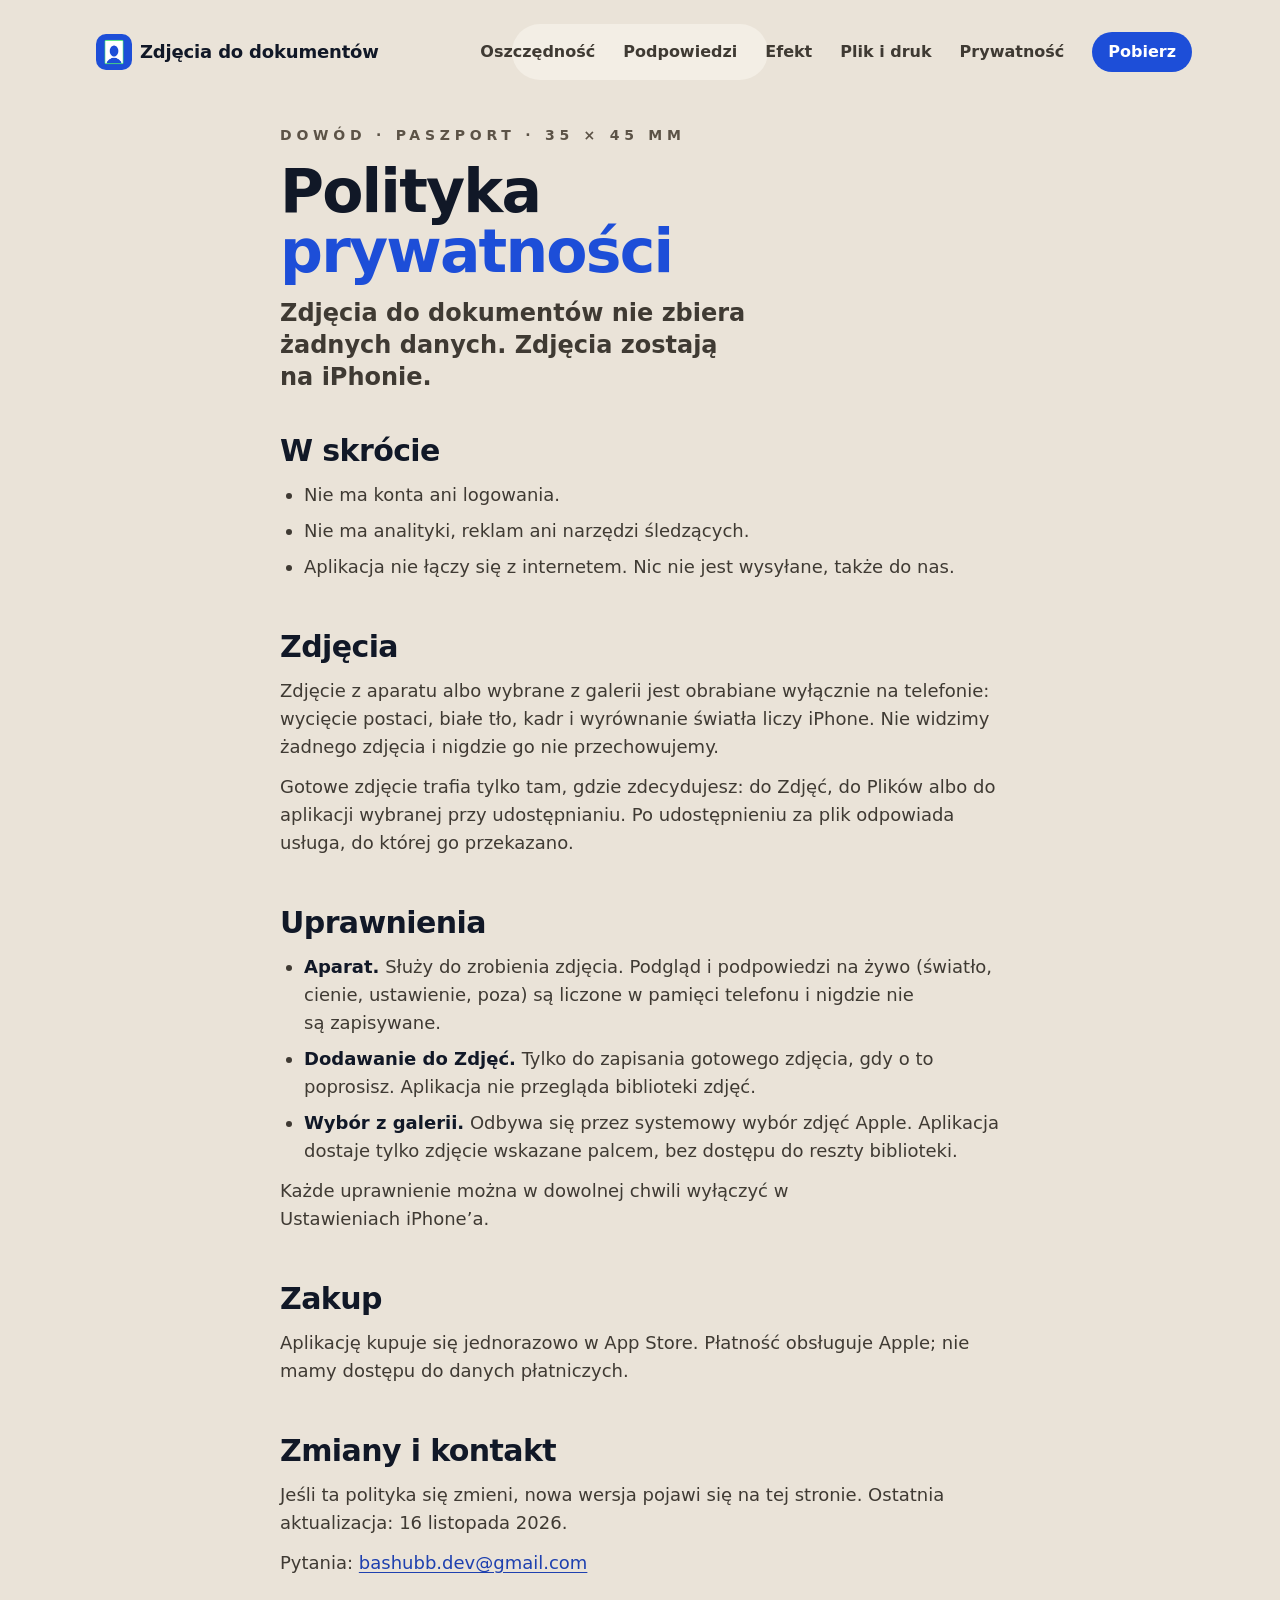
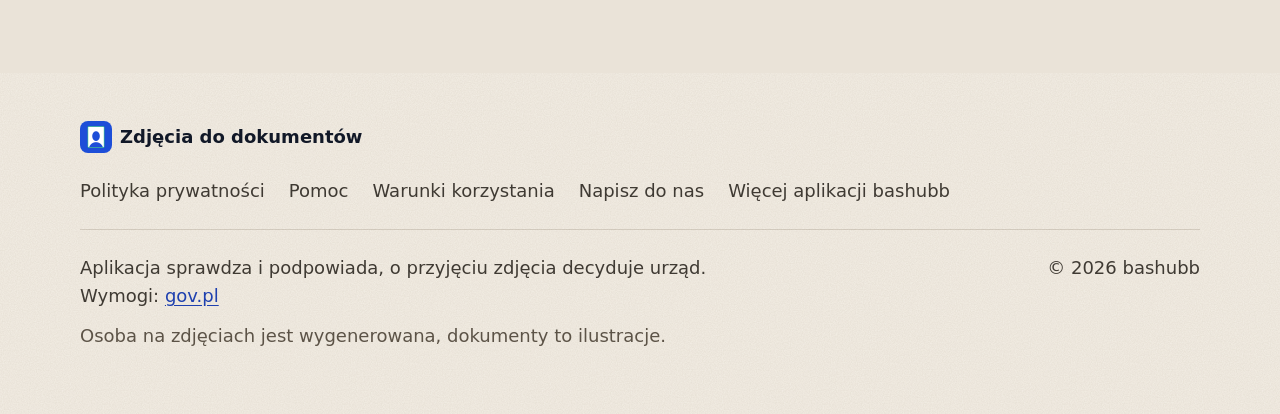
==== privacy/index.html @ 4c72c9cf "Strona w korzeniu repozytorium (Pages z korzenia)" ====
<!doctype html>
<html lang="pl" class="no-js">
<head>
<meta charset="utf-8">
<meta name="viewport" content="width=device-width, initial-scale=1, viewport-fit=cover">
<title>Polityka prywatności · Zdjęcia do dokumentów</title>
<meta name="description" content="Zdjęcia do dokumentów nie zbiera żadnych danych: bez konta, bez analityki, bez połączeń z siecią. Zdjęcia zostają na iPhonie.">
<link rel="icon" href="../assets/fav/favicon-32.png" type="image/png" sizes="32x32">
<link rel="icon" href="../assets/fav/favicon-192.png" type="image/png" sizes="192x192">
<link rel="apple-touch-icon" href="../assets/fav/apple-touch-icon.png">
<link rel="canonical" href="https://bashubb.com/idphoto/privacy/">
<meta name="theme-color" content="#f3eee5">

<link rel="stylesheet" href="../assets/landing.css?v=2">
<link rel="stylesheet" href="../assets/idphoto.css?v=3">
</head>
<body>
<a class="skip" href="#main">Przejdź do treści</a>
<svg width="0" height="0" style="position:absolute" aria-hidden="true"></svg>
<nav class="island" aria-label="Główna nawigacja">
  <a class="brand" href="../"><img src="../assets/app-icon-128.png" alt="" width="28" height="28">Zdjęcia do dokumentów</a>
  <div class="links">
    <a href="../#save">Oszczędność</a>
    <a href="../#guide">Podpowiedzi</a>
    <a href="../#auto">Efekt</a>
    <a href="../#send">Plik i druk</a>
    <a href="../#privacy">Prywatność</a>
  </div>
  <a class="btn sm cta" href="https://apps.apple.com/pl/app/" data-todo="app-store-url">Pobierz</a>
  <button class="burger" type="button" aria-expanded="false" aria-controls="menu" aria-label="Otwórz menu"><span></span><span></span></button>
</nav>
<div class="menu" id="menu">
  <a href="../#save">Oszczędność</a>
  <a href="../#guide">Podpowiedzi</a>
  <a href="../#auto">Efekt</a>
  <a href="../#send">Plik i druk</a>
  <a href="../#privacy">Prywatność</a>
  <a href="../support/">Pomoc</a>
</div>

<main id="main" class="doc-page">
<section class="doc-head">
  <div class="wrap doc">
    <span class="eyebrow">Dowód · paszport · 35&nbsp;×&nbsp;45&nbsp;mm</span>
    <h1 class="hero-title"><span class="l1">Polityka</span> <span class="l2">prywatności</span></h1>
    <p class="lead">Zdjęcia do dokumentów nie zbiera żadnych danych. Zdjęcia zostają na iPhonie.</p>
  </div>
</section>
<section class="doc-body">
  <div class="wrap doc">
<h2>W skrócie</h2>
<ul>
<li>Nie ma konta ani logowania.</li>
<li>Nie ma analityki, reklam ani narzędzi śledzących.</li>
<li>Aplikacja nie łączy się z internetem. Nic nie jest wysyłane, także do nas.</li>
</ul>
<h2>Zdjęcia</h2>
<p>Zdjęcie z aparatu albo wybrane z galerii jest obrabiane wyłącznie na telefonie: wycięcie postaci, białe tło, kadr i wyrównanie światła liczy iPhone. Nie widzimy żadnego zdjęcia i nigdzie go nie przechowujemy.</p>
<p>Gotowe zdjęcie trafia tylko tam, gdzie zdecydujesz: do Zdjęć, do Plików albo do aplikacji wybranej przy udostępnianiu. Po udostępnieniu za plik odpowiada usługa, do której go przekazano.</p>
<h2>Uprawnienia</h2>
<ul>
<li><strong>Aparat.</strong> Służy do zrobienia zdjęcia. Podgląd i podpowiedzi na żywo (światło, cienie, ustawienie, poza) są liczone w pamięci telefonu i nigdzie nie są zapisywane.</li>
<li><strong>Dodawanie do Zdjęć.</strong> Tylko do zapisania gotowego zdjęcia, gdy o to poprosisz. Aplikacja nie przegląda biblioteki zdjęć.</li>
<li><strong>Wybór z galerii.</strong> Odbywa się przez systemowy wybór zdjęć Apple. Aplikacja dostaje tylko zdjęcie wskazane palcem, bez dostępu do reszty biblioteki.</li>
</ul>
<p>Każde uprawnienie można w dowolnej chwili wyłączyć w Ustawieniach iPhone’a.</p>
<h2>Zakup</h2>
<p>Aplikację kupuje się jednorazowo w App Store. Płatność obsługuje Apple; nie mamy dostępu do danych płatniczych.</p>
<h2>Zmiany i kontakt</h2>
<p>Jeśli ta polityka się zmieni, nowa wersja pojawi się na tej stronie. Ostatnia aktualizacja: 16 listopada 2026.</p>
<p>Pytania: <a href="mailto:bashubb.dev@gmail.com">bashubb.dev@gmail.com</a></p>
  </div>
</section>
</main>

<footer class="footer">
  <div class="wrap">
    <a class="brand" href="../"><img src="../assets/app-icon-128.png" alt="" width="32" height="32">Zdjęcia do dokumentów</a>
    <nav aria-label="Stopka">
      <a href="../privacy/">Polityka prywatności</a>
      <a href="../support/">Pomoc</a>
      <a href="https://www.apple.com/legal/internet-services/itunes/dev/stdeula/">Warunki korzystania</a>
      <a href="mailto:bashubb.dev@gmail.com">Napisz do nas</a>
      <a href="https://bashubb.com/">Więcej aplikacji bashubb</a>
    </nav>
    <div class="meta">
      <p class="note">Aplikacja sprawdza i podpowiada, o przyjęciu zdjęcia decyduje urząd. Wymogi: <a href="https://www.gov.pl/web/gov/zdjecie-do-dowodu-lub-paszportu" rel="noopener">gov.pl</a></p>
      <span>© 2026 bashubb</span>
      <p class="quiet">Osoba na zdjęciach jest wygenerowana, dokumenty to ilustracje.</p>
    </div>
  </div>
</footer>
<script src="../assets/landing.js?v=2"></script>
<script>(() => { const b = document.querySelector(".burger"), m = document.getElementById("menu"); if (!b) return; const l = () => b.setAttribute("aria-label", b.getAttribute("aria-expanded") === "true" ? "Zamknij menu" : "Otwórz menu"); b.addEventListener("click", l); if (m) m.addEventListener("click", l); addEventListener("keydown", (e) => { if (e.key === "Escape") l(); }); })();</script>
</body>
</html>
---- assets/landing.css ----
/* Shared landing system for bashubb app sites (Wipe, Ringbox, Tempo).
   Values follow the landing-page-design skill: Tailwind type scale, the
   2/4/8/12/16/24/32/40/48/64/80/96 spacing set, Tailwind radii, one easing.
   Each site sets its colours in theme.css. Keep this file identical across sites. */


:root {
  --s-25: 2px; --s-50: 4px; --s-75: 8px; --s-100: 12px; --s-200: 16px; --s-300: 24px;
  --s-400: 32px; --s-500: 40px; --s-600: 48px; --s-700: 64px; --s-800: 80px; --s-900: 96px;
  --ease: cubic-bezier(0.32, 0.72, 0, 1);
  --dur: 700ms;
  --wrap: 1120px;
  --gutter: var(--s-300);
}
@media (max-width: 640px) { :root { --gutter: var(--s-200); } }

*, *::before, *::after { box-sizing: border-box; }
html { -webkit-text-size-adjust: 100%; -webkit-tap-highlight-color: transparent; scroll-behavior: smooth; }
@media (prefers-reduced-motion: reduce) { html { scroll-behavior: auto; } }
body {
  margin: 0;
  background: var(--bg);
  color: var(--text);
  font-family: system-ui, sans-serif;
  font-size: 16px; line-height: 24px;
  font-optical-sizing: auto;
  -webkit-font-smoothing: antialiased;
  overflow-x: clip;
}
img, video, svg { display: block; max-width: 100%; }
a { color: inherit; }
button { font: inherit; color: inherit; }
button, a, [role="button"], summary { touch-action: manipulation; }
button, .btn, .store-badge, .chip, summary { -webkit-user-select: none; user-select: none; -webkit-touch-callout: none; }
h1, h2, h3, p { margin: 0; }
h1, h2, h3 { text-wrap: balance; font-weight: 700; }
p, li, dd { text-wrap: pretty; }
::selection { background: var(--accent); color: var(--on-accent); }

:focus-visible { outline: 3px solid var(--focus, var(--accent)); outline-offset: 3px; border-radius: 8px; }

.skip {
  position: fixed; left: var(--s-200); top: var(--s-200); z-index: 100;
  padding: var(--s-75) var(--s-100); border-radius: 9999px;
  background: var(--text); color: var(--bg); font-weight: 600; text-decoration: none;
  transform: translateY(-200%); transition: transform var(--dur) var(--ease);
}
.skip:focus { transform: none; }

.wrap { width: min(100% - 2 * var(--gutter), var(--wrap)); margin-inline: auto; }
.center { text-align: center; }
.center .lead, .center h2 { margin-inline: auto; }

section { position: relative; }
.pad { padding-block: var(--s-900); }
@media (max-width: 640px) { .pad { padding-block: var(--s-700); } }

/* Type */
.eyebrow {
  display: inline-block; margin-bottom: var(--s-200);
  font-size: 14px; line-height: 20px; font-weight: 600; letter-spacing: 0.02em;
  color: var(--accent-text, var(--muted));
}
.hero-title {
  max-width: 680px;
  font-size: 60px; line-height: 1; letter-spacing: -0.035em; font-weight: 700;
  background: linear-gradient(90deg, var(--h-from), var(--h-to));
  -webkit-background-clip: text; background-clip: text; color: transparent;
  padding-bottom: 0.16em; margin-bottom: -0.08em;
}
@media (max-width: 900px) { .hero-title { font-size: 48px; } }
@media (max-width: 480px) { .hero-title { font-size: 36px; line-height: 40px; letter-spacing: -0.03em; } }
h2.title { max-width: 760px; font-size: 48px; line-height: 1; letter-spacing: -0.03em; }
@media (max-width: 900px) { h2.title { font-size: 36px; line-height: 40px; } }
@media (max-width: 480px) { h2.title { font-size: 30px; line-height: 36px; } }
h3 { font-size: 20px; line-height: 28px; letter-spacing: -0.01em; }
.lead { max-width: 680px; margin-top: var(--s-300); font-size: 18px; line-height: 28px; color: var(--muted); }
@media (max-width: 480px) { .lead { font-size: 16px; line-height: 24px; } }
.small { font-size: 14px; line-height: 20px; color: var(--muted); }

/* Buttons */
.btn {
  display: inline-flex; align-items: center; justify-content: center; gap: var(--s-75);
  min-height: 44px; padding: var(--s-75) var(--s-100);
  border: 0; border-radius: 9999px; cursor: pointer; text-decoration: none;
  font-size: 16px; line-height: 24px; font-weight: 600;
  background: var(--btn-bg, var(--text)); color: var(--btn-fg, var(--bg));
  transition: transform var(--dur) var(--ease), background-color var(--dur) var(--ease), opacity var(--dur) var(--ease);
}
@media (hover: hover) and (pointer: fine) { .btn:hover { transform: translateY(-2px); } }
.btn:active { transform: scale(0.98); transition-duration: 120ms; }
.btn svg { width: 20px; height: 20px; }
.btn.sm { min-height: 40px; font-size: 14px; line-height: 20px; padding: var(--s-75) var(--s-200); }
.btn[aria-disabled="true"] { cursor: default; background: var(--soon-bg); color: var(--soon-fg); }
@media (hover: hover) and (pointer: fine) { .btn[aria-disabled="true"]:hover { transform: none; } }

.store-badge { display: inline-flex; border-radius: 12px; transition: transform var(--dur) var(--ease), opacity var(--dur) var(--ease); }
.store-badge img { height: 52px; width: auto; }
@media (hover: hover) and (pointer: fine) { .store-badge:hover { transform: translateY(-2px); } }
.store-badge:active { transform: scale(0.98); }

.cta-row { display: flex; flex-wrap: wrap; align-items: center; gap: var(--s-200); margin-top: var(--s-400); }
.proof { display: flex; flex-wrap: wrap; gap: var(--s-75) var(--s-300); margin: var(--s-300) 0 0; padding: 0; list-style: none; font-size: 14px; line-height: 20px; color: var(--muted); }
.proof li { display: inline-flex; align-items: center; gap: var(--s-75); }
.proof svg { width: 20px; height: 20px; color: var(--accent-text, var(--text)); }

/* Store status: <html data-store="soon|live"> */
[data-store="soon"] .when-live, [data-store="live"] .when-soon { display: none !important; }

/* Fluid island nav */
.island {
  position: fixed; top: calc(var(--s-300) + env(safe-area-inset-top, 0px)); left: 50%; z-index: 50;
  transform: translateX(-50%);
  display: flex; align-items: center; gap: var(--s-75);
  width: max-content; max-width: calc(100% - 2 * var(--gutter));
  padding: var(--s-50) var(--s-75) var(--s-50) var(--s-100);
  border-radius: 9999px; border: 1px solid var(--glass-line);
  background: var(--glass); -webkit-backdrop-filter: blur(20px) saturate(1.6); backdrop-filter: blur(20px) saturate(1.6);
  transition: top 600ms var(--ease), border-radius 600ms var(--ease), padding 600ms var(--ease), background-color 600ms var(--ease), box-shadow 600ms var(--ease);
}
.island .brand { display: inline-flex; align-items: center; gap: var(--s-75); margin-right: var(--s-200); font-weight: 700; text-decoration: none; letter-spacing: -0.01em; }
.island .brand img { width: 36px; height: 36px; border-radius: 10px; }
.island .links { display: flex; gap: var(--s-50); }
.island .links a {
  padding: var(--s-75) var(--s-100); border-radius: 9999px; text-decoration: none;
  font-size: 14px; line-height: 20px; font-weight: 600; color: var(--muted);
  transition: color var(--dur) var(--ease), background-color var(--dur) var(--ease);
}
@media (hover: hover) and (pointer: fine) { .island .links a:hover { color: var(--text); background: var(--glass-hover); } }
.island .links a[aria-current="true"] { color: var(--text); background: var(--glass-hover); }
.island .cta { margin-left: var(--s-75); }
.burger { display: none; position: relative; width: 40px; height: 40px; border: 0; border-radius: 9999px; background: var(--glass-hover); cursor: pointer; }
.burger span { position: absolute; left: 12px; width: 16px; height: 2px; border-radius: 2px; background: var(--text); transition: transform var(--dur) var(--ease); }
.burger span:nth-child(1) { top: 15px; }
.burger span:nth-child(2) { top: 23px; }
.burger[aria-expanded="true"] span:nth-child(1) { transform: translateY(4px) rotate(45deg); }
.burger[aria-expanded="true"] span:nth-child(2) { transform: translateY(-4px) rotate(-45deg); }
@media (max-width: 820px) {
  .island .links, .island .cta { display: none; }
  .island { gap: var(--s-200); }
  .burger { display: block; }
}
.menu {
  position: fixed; inset: 0; z-index: 40;
  display: flex; flex-direction: column; justify-content: center; gap: var(--s-200);
  padding: var(--s-900) var(--s-400);
  background: var(--menu-bg); -webkit-backdrop-filter: blur(64px); backdrop-filter: blur(64px);
  opacity: 0; visibility: hidden;
  transition: opacity var(--dur) var(--ease), visibility 0s linear var(--dur);
}
.menu.open { opacity: 1; visibility: visible; transition: opacity var(--dur) var(--ease), visibility 0s; }
.menu a { font-size: 36px; line-height: 40px; font-weight: 700; letter-spacing: -0.02em; text-decoration: none; transform: translateY(48px); opacity: 0; transition: transform var(--dur) var(--ease), opacity var(--dur) var(--ease); }
.menu.open a { transform: none; opacity: 1; }
.menu.open a:nth-child(1) { transition-delay: 100ms; }
.menu.open a:nth-child(2) { transition-delay: 150ms; }
.menu.open a:nth-child(3) { transition-delay: 200ms; }
.menu.open a:nth-child(4) { transition-delay: 250ms; }
.menu.open a:nth-child(5) { transition-delay: 300ms; }
.menu.open a:nth-child(6) { transition-delay: 350ms; }

/* Scroll reveal */
.reveal { opacity: 0; transform: translateY(64px); filter: blur(12px); transition: opacity 900ms var(--ease), transform 900ms var(--ease), filter 900ms var(--ease); }
.reveal.in { opacity: 1; transform: none; filter: none; }
.reveal.d1 { transition-delay: 100ms; } .reveal.d2 { transition-delay: 200ms; } .reveal.d3 { transition-delay: 300ms; }
.no-js .reveal { opacity: 1; transform: none; filter: none; }

/* Tagline reveal (B11) */
.tagline { max-width: 880px; font-size: 60px; line-height: 1; letter-spacing: -0.035em; font-weight: 700; }
@media (max-width: 900px) { .tagline { font-size: 48px; } }
@media (max-width: 480px) { .tagline { font-size: 36px; line-height: 40px; } }
.tagline .w { color: var(--text); opacity: 0.28; transition: opacity 800ms var(--ease), color 800ms var(--ease); }
.tagline .w.on { opacity: 1; }
.tagline .w.hl.on { color: var(--accent-text, var(--text)); }

/* Sticky scroll scenes. JS writes --p (0…1) on [data-scene]. */
.scene { position: relative; --p: 0; }
.scene-pin { position: sticky; top: 0; height: 100vh; height: 100svh; overflow: clip; }
.stage3d { perspective: 1400px; perspective-origin: 50% 40%; }
.stage3d .obj { transform-style: preserve-3d; will-change: transform; }

/* Cards */
.card { background: var(--surface); border: 1px solid var(--line); border-radius: 24px; padding: var(--s-400); }
@media (max-width: 480px) { .card { padding: var(--s-300); } }

.grid-3 { display: grid; grid-template-columns: repeat(3, 1fr); gap: var(--s-300); }
@media (max-width: 900px) { .grid-3 { grid-template-columns: 1fr; } }

/* Phone frame for real screenshots */
.phone {
  position: relative; aspect-ratio: 1320 / 2868; width: 260px;
  padding: 8px; border-radius: 48px; background: var(--phone, #111);
  box-shadow: 0 1px 2px rgba(0,0,0,0.12), 0 32px 64px -24px rgba(0,0,0,0.35);
}
.phone img, .phone video { width: 100%; height: 100%; object-fit: cover; border-radius: 40px; background: #fff; }

/* FAQ */
.faq { max-width: 760px; margin: var(--s-600) auto 0; }
.faq details { border-bottom: 1px solid var(--line); }
.faq summary {
  display: flex; align-items: center; justify-content: space-between; gap: var(--s-200);
  padding: var(--s-300) 0; cursor: pointer; list-style: none;
  font-size: 18px; line-height: 28px; font-weight: 600;
}
.faq summary::-webkit-details-marker { display: none; }
.faq summary svg { flex: none; width: 20px; height: 20px; color: var(--muted); transition: transform var(--dur) var(--ease); }
.faq details[open] summary svg { transform: rotate(45deg); }
.faq details > div { padding: 0 0 var(--s-300); color: var(--muted); max-width: 680px; }
@media (hover: hover) and (pointer: fine) { .faq summary:hover { color: var(--accent-text, var(--text)); } }

/* Footer */
.footer { padding: var(--s-600) 0 var(--s-700); border-top: 1px solid var(--line); font-size: 14px; line-height: 20px; color: var(--muted); }
.footer .wrap { display: flex; flex-wrap: wrap; align-items: center; justify-content: space-between; gap: var(--s-300); }
.footer nav { display: flex; flex-wrap: wrap; gap: var(--s-75) var(--s-300); }
.footer a { text-decoration: none; }
@media (hover: hover) and (pointer: fine) { .footer a:hover { color: var(--text); } }
.footer .brand { display: inline-flex; align-items: center; gap: var(--s-75); color: var(--text); font-weight: 700; }
.footer .brand img { width: 40px; height: 40px; border-radius: 10px; }

.icon { width: 24px; height: 24px; flex: none; }
.sr { position: absolute; width: 1px; height: 1px; overflow: hidden; clip: rect(0 0 0 0); white-space: nowrap; }

@media (prefers-reduced-motion: reduce) {
  .reveal { transform: none; filter: none; transition: opacity 400ms linear; }
  .menu a { transform: none; }
  .stage3d .obj, .stage3d .obj * { transition: none !important; }
}

/* Real 3D iPhone: a flattened Apple bezel front (iPhone 17 Pro / Pro Max proportions),
   a stack of body layers for the 8.75 mm edge, and a back with the camera plateau.
   JS (landing.js) builds the layers. Set --w for the width. */
.iphone {
  --w: 260px; --ar: 1428 / 2959; --depth: 0.112; --radius: 0.172;
  --edge-hi: #e4e4e2; --edge-mid: #b9b9b7; --edge-lo: #7e7e7c; --back: #d9d9d7; --back-lo: #c4c4c2; --back-hi: #ececea; --ring: #c9c9c7; --glass-panel: #e2e2e0;
  position: relative; width: var(--w); aspect-ratio: var(--ar); flex: none;
  transform-style: preserve-3d;
}
.iphone[data-finish="pro-max-silver"] { --ar: 1428 / 2959; --depth: 0.112; --radius: 0.172; }
.iphone[data-finish="pro-orange"] { --ar: 1318 / 2717; --depth: 0.122; --radius: 0.18; --edge-hi: #f6a77f; --edge-mid: #e3713c; --edge-lo: #a8401a; --back: #e2702f; --back-lo: #c95a1e; --back-hi: #f18a4c; --ring: #f09a66; --glass-panel: #e98852; }
.iphone[data-finish="pro-silver"] { --ar: 1318 / 2717; --depth: 0.122; --radius: 0.18; }
.iphone > .front, .iphone > .layer, .iphone > .back { position: absolute; top: 0; bottom: 0; left: 0.6%; right: 0.6%; border-radius: calc(var(--w) * var(--radius)); }
.iphone > .front { left: 0; right: 0; width: 100%; height: 100%; border-radius: 0; transform: translateZ(calc(var(--w) * var(--depth) / 2)); }
.iphone > .layer { background: var(--c, var(--edge-mid)); }
.iphone > .layer.shadow { box-shadow: 0 48px 80px -36px rgba(0, 0, 0, 0.45); }
.iphone > .back {
  transform: translateZ(calc(var(--w) * var(--depth) / -2 - 0.5px)) rotateY(180deg);
  overflow: hidden;
  background: linear-gradient(100deg, var(--back-lo) 0%, var(--back) 38%, var(--back-hi) 70%, var(--back) 100%);
}
/* iPhone 17 Pro: full width camera plateau, lenses in a triangle, flash and LiDAR, glass panel below */
.iphone > .back .plateau {
  position: absolute; left: 0; right: 0; top: 0; height: calc(var(--w) * 0.56);
  border-radius: calc(var(--w) * var(--radius)) calc(var(--w) * var(--radius)) calc(var(--w) * 0.11) calc(var(--w) * 0.11);
  background: linear-gradient(100deg, var(--back) 0%, var(--back-hi) 55%, var(--back) 100%);
  box-shadow: 0 calc(var(--w) * 0.014) calc(var(--w) * 0.04) rgba(0, 0, 0, 0.28), inset 0 -1px 0 rgba(255, 255, 255, 0.28);
}
.iphone > .back .lens {
  position: absolute; width: calc(var(--w) * 0.235); aspect-ratio: 1; border-radius: 50%;
  background: radial-gradient(circle at 50% 50%, #08080a 0 34%, #23252b 35% 47%, #0d0d10 48% 56%, var(--ring) 57% 100%);
  box-shadow: 0 calc(var(--w) * 0.01) calc(var(--w) * 0.025) rgba(0, 0, 0, 0.45), inset 0 0 0 calc(var(--w) * 0.004) rgba(255, 255, 255, 0.35);
}
.iphone > .back .lens::after { content: ""; position: absolute; left: 36%; top: 32%; width: 12%; height: 12%; border-radius: 50%; background: rgba(140, 170, 255, 0.55); filter: blur(1px); }
.iphone > .back .lens.a { left: calc(var(--w) * 0.055); top: calc(var(--w) * 0.04); }
.iphone > .back .lens.b { left: calc(var(--w) * 0.055); top: calc(var(--w) * 0.29); }
.iphone > .back .lens.c { left: calc(var(--w) * 0.285); top: calc(var(--w) * 0.165); }
.iphone > .back .flash { position: absolute; left: calc(var(--w) * 0.62); top: calc(var(--w) * 0.08); width: calc(var(--w) * 0.085); aspect-ratio: 1; border-radius: 50%; background: radial-gradient(circle, #fffdf6 0 45%, #e8dcc2 46% 100%); box-shadow: inset 0 0 0 1px rgba(0, 0, 0, 0.2); }
.iphone > .back .lidar { position: absolute; left: calc(var(--w) * 0.62); top: calc(var(--w) * 0.38); width: calc(var(--w) * 0.085); aspect-ratio: 1; border-radius: 50%; background: radial-gradient(circle, #1b1b1f 0 55%, #050506 56% 100%); }
.iphone > .back .mic { position: absolute; left: calc(var(--w) * 0.645); top: calc(var(--w) * 0.255); width: calc(var(--w) * 0.025); aspect-ratio: 1; border-radius: 50%; background: rgba(0, 0, 0, 0.55); }
.iphone > .back .glass { position: absolute; left: calc(var(--w) * 0.075); right: calc(var(--w) * 0.075); top: calc(var(--w) * 0.7); bottom: calc(var(--w) * 0.12); border-radius: calc(var(--w) * 0.07); background: var(--glass-panel); box-shadow: inset 0 0 0 1px rgba(0, 0, 0, 0.06); }

/* Which side faces the viewer is set from JS (data-side), so it never depends on backface-visibility support */
.iphone > .back { visibility: hidden; }
.iphone[data-side="back"] > .back { visibility: visible; }
.iphone[data-side="back"] > .front { visibility: hidden; }



/* iOS Safari's floating toolbar covers the bottom of the screen on touch devices */
:root { --ui-bottom: 0px; }
@media (pointer: coarse) { :root { --ui-bottom: calc(env(safe-area-inset-bottom, 0px) + 64px); } }

/* Touch devices: keep scrolling smooth. Blur filters and backdrop blur repaint every frame on phones */
@media (pointer: coarse) {
  .reveal { filter: none !important; transform: translateY(32px); transition: opacity 700ms var(--ease), transform 700ms var(--ease); }
  .reveal.in { transform: none; }
  .menu { -webkit-backdrop-filter: none; backdrop-filter: none; background: var(--bg); }
  .iphone > .layer:nth-child(odd):not(.shadow) { display: none; }
}


/* ===== Nav: a pill that morphs into a full-width bar =====
   The background is one full-width layer clipped to the pill's shape; on scroll the clip opens to the
   whole bar (clip-path animates smoothly) and the content row widens with it. */
.island:not(.solid) {
  --island-bg: var(--surface); --pill-t: 24px; --pill-s: 40vw; --pill-b: 0px; --row-w: auto;
  top: 0; left: 0; right: 0; transform: none; width: auto; max-width: none; border: 0; border-radius: 0; background: none;
  -webkit-backdrop-filter: none; backdrop-filter: none; box-shadow: none;
  display: flex; justify-content: center; padding: calc(env(safe-area-inset-top, 0px) + var(--s-300)) 0 0;
  pointer-events: none; transition: padding 700ms var(--ease);
}
.island:not(.solid)::before {
  content: ""; position: absolute; inset: 0; z-index: -1; background: var(--island-bg);
  clip-path: inset(var(--pill-t) var(--pill-s) var(--pill-b) var(--pill-s) round 9999px);
  transition: clip-path 700ms var(--ease);
}
.island:not(.solid)::after {
  content: ""; position: absolute; left: 0; right: 0; bottom: 0; height: 1px; background: var(--glass-line); opacity: 0; transition: opacity 700ms var(--ease);
}
.island-row { pointer-events: auto; display: flex; align-items: center; gap: var(--s-75); width: var(--row-w); max-width: calc(100vw - 2 * var(--gutter));
  padding: var(--s-75) var(--s-75) var(--s-75) var(--s-200); transition: width 700ms var(--ease), padding 700ms var(--ease); box-sizing: border-box; }
.island-row .links { transition: margin 700ms var(--ease); }
.island.docked:not(.solid) { padding-top: env(safe-area-inset-top, 0px); }
.island.docked:not(.solid)::before { clip-path: inset(0 0 0 0 round 0); }
.island.docked:not(.solid)::after { opacity: 1; }
.island.docked .island-row { padding-left: 0; padding-right: 0; }
.island.docked .island-row .links { margin-left: auto; }
@media (max-width: 820px) { .island.docked .island-row .burger { margin-left: auto; } }
@media (prefers-reduced-motion: reduce) { .island:not(.solid), .island:not(.solid)::before, .island-row { transition: none; } }
@media (max-width: 720px) { .island:not(.solid), .island:not(.solid)::before, .island-row { transition: none; } }
.settled { perspective: none !important; }

/* ===== Phones (portrait and landscape): their own layout =====
   The pinned scroll scenes are desktop only (.d-only). Phones get plain sections and
   auto advancing carousels (.m-only); each slide holds its picture and its text in one screen:
   stacked in portrait, side by side in landscape. Query kept in sync with Landing.phone in landing.js. */
:root { --nav-h: calc(56px + env(safe-area-inset-top, 0px)); --m-room: calc(100svh - var(--nav-h) - var(--ui-bottom)); }
@media (pointer: coarse) and (orientation: landscape) { :root { --ui-bottom: env(safe-area-inset-bottom, 0px); } }
.m-only { display: none; }
@media (max-width: 720px), (pointer: coarse) and (max-height: 540px) {
  .d-only { display: none !important; }
  .m-only { display: block; }
  .wrap { width: auto; margin-inline: max(var(--gutter), env(safe-area-inset-left, 0px)) max(var(--gutter), env(safe-area-inset-right, 0px)); }
  html { scroll-padding-top: var(--nav-h); }
}
@media (pointer: coarse) and (max-height: 540px) and (orientation: landscape) {
  .pad { padding-block: var(--s-600); }
  .hero-title { font-size: 36px; line-height: 40px; }
  h2.title, .tagline { font-size: 30px; line-height: 36px; }
  .lead { font-size: 16px; line-height: 24px; }
}

/* one picture plus its text */
.m-slide { display: grid; gap: var(--s-300); align-content: center; justify-items: center; text-align: center; }
.m-slide .m-txt { max-width: 520px; }
.m-slide .lead { margin-top: var(--s-100); margin-inline: auto; }
.m-vis { position: relative; display: grid; place-items: center; }
.m-vis .iphone { --w: calc(min(52svh, 480px) * 0.48); }
@media (orientation: landscape) {
  .m-slide { grid-template-columns: minmax(0, 1fr) minmax(0, 1.1fr); gap: var(--s-400); text-align: left; justify-items: start; }
  .m-slide .m-vis { justify-self: center; }
  .m-slide .m-txt { order: -1; }
  .m-slide .lead { margin-inline: 0; }
  .m-vis .iphone { --w: calc((var(--m-room) - var(--s-600)) * 0.48); }
}
.m-head { margin-bottom: var(--s-300); }
@media (orientation: landscape) and (max-height: 540px) { .m-head { margin-bottom: var(--s-200); } }

/* carousel: moves by itself in a loop (transform); a finger held still pauses it; vertical swipes scroll the page */
.m-car { position: relative; overflow: hidden; }
.m-track { display: flex; margin: 0; padding: 0; list-style: none; touch-action: pan-y; will-change: transform; -webkit-user-select: none; user-select: none; -webkit-touch-callout: none; }
.m-track img { -webkit-user-drag: none; pointer-events: none; }
.m-track > * { flex: 0 0 100%; min-width: 0; margin: 0; padding-inline: max(var(--gutter), env(safe-area-inset-left, 0px)) max(var(--gutter), env(safe-area-inset-right, 0px)); }
.m-dots { display: flex; justify-content: center; gap: var(--s-75); margin-top: var(--s-200); }
.m-dots button { position: relative; width: 8px; height: 8px; padding: 0; border: 0; border-radius: 9999px; background: var(--line); cursor: pointer; transition: width 500ms var(--ease), background-color 500ms var(--ease); }
.m-dots button::after { content: ""; position: absolute; inset: -18px -8px; }
.m-dots button[aria-current="true"] { width: 24px; background: var(--dot, var(--text)); }

/* a row that drifts sideways on its own (duplicated content, -50% loop) */
.m-marquee { overflow: hidden; -webkit-mask-image: linear-gradient(90deg, transparent, #000 8%, #000 92%, transparent); mask-image: linear-gradient(90deg, transparent, #000 8%, #000 92%, transparent); }
.m-marquee > div { display: flex; width: max-content; gap: var(--s-100); animation: m-drift var(--drift, 40s) linear infinite; animation-play-state: paused; }
.m-marquee.run > div { animation-play-state: running; }
@keyframes m-drift { to { transform: translate3d(-50%, 0, 0); } }
@media (prefers-reduced-motion: reduce) { .m-marquee { overflow-x: auto; } .m-marquee > div { animation: none; } }

/* Safari: a stretched flex parent overrides aspect-ratio and squashes the phone; give it its height outright */
.iphone { height: calc(var(--w) / (var(--ar))); }

/* ===== Phones: the motion film comes first, fills the screen and holds the page =====
   [data-film-intro]: plays once; only a hard swipe (or Skip) leaves it early; when it ends the page moves on. */
.film-intro { position: relative; height: 100vh; height: 100svh; overflow: hidden; background: var(--film-bg, #000); color: var(--film-fg, #fff); }
.film-intro video { position: absolute; inset: 0; width: 100%; height: 100%; object-fit: cover; transform: translate3d(0, calc(var(--tug, 0px) * -1), 0); transition: transform 400ms var(--ease); }
.film-intro.pulling video { transition: none; }
/* never the native play glyph; if autoplay is refused (Low Power Mode) a quiet "Tap to play" instead */
.film-intro video::-webkit-media-controls-start-playback-button { display: none !important; -webkit-appearance: none; }
.film-intro video::-webkit-media-controls { display: none !important; }
.film-intro::after { content: "Tap to play"; position: absolute; left: 50%; top: 50%; padding: var(--s-75) var(--s-200); border-radius: 9999px; background: rgba(0, 0, 0, 0.55); color: #fff;
  font-size: 14px; line-height: 20px; font-weight: 600; transform: translate(-50%, -50%); opacity: 0; pointer-events: none; transition: opacity 300ms var(--ease); }
.film-intro.tap::after { opacity: 1; }
.film-intro.held, .film-held .island { touch-action: none; overscroll-behavior: none; }
.film-intro-ui { position: absolute; left: 0; right: 0; bottom: calc(var(--s-300) + var(--ui-bottom)); display: grid; justify-items: center; gap: var(--s-100); pointer-events: none; }
.film-intro-hint { padding: var(--s-50) var(--s-100); border-radius: 9999px; background: rgba(0, 0, 0, 0.6); color: #fff; font-size: 12px; line-height: 16px; font-weight: 600; opacity: 0; transform: translateY(4px); transition: opacity 300ms var(--ease), transform 300ms var(--ease); }
.film-intro.pulling .film-intro-hint { opacity: 1; transform: none; }
.film-intro-skip { position: absolute; z-index: 2; top: calc(var(--nav-h) + var(--s-100)); right: max(var(--gutter), env(safe-area-inset-right, 0px)); min-height: 44px; padding: var(--s-75) var(--s-200); border: 0; border-radius: 9999px; background: rgba(0, 0, 0, 0.45); color: #fff; font-size: 14px; line-height: 20px; font-weight: 600; cursor: pointer; transition: opacity 300ms var(--ease), transform 120ms var(--ease); }
.film-intro-skip:active { transform: scale(0.96); }
.film-intro.done .film-intro-skip, .film-intro.done .film-intro-ui { opacity: 0; pointer-events: none; }

/* No play buttons on our films: hide the native start glyph iOS paints on a video that waits to play */
video::-webkit-media-controls-start-playback-button { display: none !important; -webkit-appearance: none; }
video::-webkit-media-controls-overlay-play-button { display: none !important; }
video:not([controls])::-webkit-media-controls { display: none !important; }

/* ===== Phones: one rhythm for every section =====
   64px above and below each section's content; a jump from the menu lands right under the bar,
   so every section starts the same distance below it. */
@media (max-width: 720px), (pointer: coarse) and (max-height: 540px) {
  html { scroll-padding-top: var(--nav-h) !important; }
  .m-sec, .pad, .tagline-band { padding-block: var(--s-700) !important; }
}
@media (pointer: coarse) and (max-height: 540px) and (orientation: landscape) {
  .m-sec, .pad, .tagline-band { padding-block: var(--s-600) !important; }
}

/* ===== Subpages (privacy, support): the same bar, type and colours, a readable column ===== */
.doc { max-width: 720px; }
.doc-head { padding: calc(var(--nav-h) + var(--s-700)) 0 var(--s-500); }
.doc-head .hero-title { font-size: 48px; line-height: 1; padding-bottom: 0.16em; }
.doc-head .eyebrow { display: inline-block; margin-bottom: var(--s-200); }
.doc-head .lead { margin-top: var(--s-200); }
.doc-body { padding: 0 0 var(--s-900); }
.doc-body h2 { margin: var(--s-600) 0 var(--s-100); font-size: 24px; line-height: 32px; letter-spacing: -0.02em; }
.doc-body h2:first-child { margin-top: 0; }
.doc-body h3 { margin: var(--s-400) 0 var(--s-75); font-size: 18px; line-height: 28px; }
.doc-body p, .doc-body li { color: var(--muted); }
.doc-body p + p, .doc-body ul + p, .doc-body p + ul { margin-top: var(--s-100); }
.doc-body ul { margin: var(--s-100) 0 0; padding-left: var(--s-300); display: grid; gap: var(--s-75); }
.doc-body strong { color: var(--text); font-weight: 700; }
.doc-body a { color: var(--accent-text, var(--text)); text-underline-offset: 3px; }
.doc-body .faq { max-width: none; margin: var(--s-100) 0 0; }
.doc-body .faq summary { font-weight: 600; }
.doc-body .contact { margin-top: var(--s-700); padding: var(--s-400); border-radius: 24px; background: var(--surface); border: 1px solid var(--line); }
.doc-body .contact p:first-child { color: var(--text); font-size: 18px; line-height: 28px; }
@media (max-width: 720px) {
  .doc-head { padding: calc(var(--nav-h) + var(--s-500)) 0 var(--s-400); }
  .doc-head .hero-title { font-size: 36px; line-height: 40px; }
  .doc-body { padding-bottom: var(--s-700); }
  .doc-body .contact { padding: var(--s-300); }
}

/* Language switch in the footer */
.footer .langs { display: flex; flex-wrap: wrap; gap: var(--s-50) var(--s-100); width: 100%; font-size: 14px; line-height: 20px; }
.footer .langs a { color: var(--muted); text-decoration: none; padding: var(--s-25) 0; }
.footer .langs a[aria-current="true"] { color: var(--text); font-weight: 700; }
@media (hover: hover) and (pointer: fine) { .footer .langs a:hover { color: var(--text); } }

/* Guides: a screenshot as a phone sized card, related links as a list of cards */
.doc-body .doc-shot { display: block; width: min(320px, 72vw); height: auto; margin: var(--s-500) auto; border-radius: 32px; border: 1px solid var(--line); }
.doc-body ol { margin: var(--s-100) 0 0; padding-left: var(--s-300); display: grid; gap: var(--s-75); }
.doc-body ol li { color: var(--muted); }
.doc-body .contact .cta-row { margin-top: var(--s-300); }
.doc-related { margin-top: var(--s-700); }
.doc-related ul { list-style: none; padding: 0; display: grid; gap: var(--s-100); }
.doc-related li a { display: block; padding: var(--s-200) var(--s-300); border-radius: 16px; background: var(--surface); border: 1px solid var(--line); color: var(--text); font-weight: 600; text-decoration: none; transition: border-color var(--dur) var(--ease); }
@media (hover: hover) and (pointer: fine) { .doc-related li a:hover { border-color: var(--accent-text, var(--text)); } }

/* A phone on its side: the portrait page in a frame, scaled to the height (see landing.js) */
.fit-host, .fit-host body { height: 100%; overflow: hidden; }
.fit-host body > *:not(.fit-frame) { display: none !important; }
.fit-host body { background: var(--bg); }
.fit-frame { position: fixed; left: 0; top: 0; border: 0; transform-origin: 0 0; background: var(--bg); box-shadow: 0 0 0 1px var(--line); }
---- assets/idphoto.css ----
/* Zdjęcia do dokumentów: theme and page sections. Shared system: landing.css.
   Art direction = the approved App Store panels: sand ground with window light, heavy system sans,
   headline in two lines (ink, then app blue), whole phones with a soft shadow, zoom callouts.
   No web fonts: the site of a privacy first app makes no third party requests. */

:root {
  --font: -apple-system, "SF Pro Display", "SF Pro Text", system-ui, "Segoe UI", sans-serif;

  --sand-1: #eae3d8;
  --sand-2: #d3c7b6;
  --sand-light: #f3eee5;
  --ink: #111827;
  --blue: #1d4ed8;
  --blue-text: #1e40af;
  --body: #3f3a33;
  --kicker: #5c5347;
  --past: #8a8175;
  --strike: #dc2626;
  --ok: #15803d;
  --ready: #4ade80;
  --amber: #ffc94d;
  --shadow: 70, 50, 30;

  /* landing.css tokens */
  --bg: var(--sand-1);
  --surface: var(--sand-light);
  --text: var(--ink);
  --muted: var(--body);
  --line: rgba(70, 50, 30, 0.16);
  --accent: var(--blue);
  --on-accent: #ffffff;
  --accent-text: var(--blue);
  --focus: var(--blue);
  --btn-bg: var(--blue);
  --btn-fg: #ffffff;
  --dot: var(--blue);
  --glass: var(--sand-light);
  --glass-line: rgba(70, 50, 30, 0.14);
  --glass-hover: rgba(70, 50, 30, 0.08);
  --menu-bg: var(--sand-light);
  --soon-bg: var(--sand-2);
  --soon-fg: var(--ink);
  color-scheme: light;

  /* faint paper grain, drawn by the browser: no image request */
  --grain: url("data:image/svg+xml,%3Csvg xmlns='http://www.w3.org/2000/svg' width='240' height='240'%3E%3Cfilter id='n'%3E%3CfeTurbulence type='fractalNoise' baseFrequency='.85' numOctaves='2' stitchTiles='stitch'/%3E%3CfeColorMatrix values='0 0 0 0 .27 0 0 0 0 .2 0 0 0 0 .12 0 0 0 .13 0'/%3E%3C/filter%3E%3Crect width='100%25' height='100%25' filter='url(%23n)'/%3E%3C/svg%3E");
}

html { background: var(--sand-1); scroll-padding-top: var(--nav-h); }
body {
  font-family: var(--font); font-size: 18px; line-height: 28px; font-weight: 500;
  background: var(--sand-1); color: var(--ink);
}
button, input, textarea, select { font-family: inherit; }

/* ===== Bands: the sand of the store panels, and a lighter sand between them ===== */
.band-sand {
  background:
    var(--grain),
    radial-gradient(120% 80% at 10% 0%, rgba(251, 247, 239, 1) 0%, rgba(251, 247, 239, 0) 60%),
    linear-gradient(168deg, var(--sand-1) 0%, var(--sand-2) 100%);
}
.band-light { background: var(--grain), var(--sand-light); }

/* ===== Type ===== */
h1, h2, h3 { font-family: var(--font); font-weight: 900; letter-spacing: -0.03em; line-height: 1; color: var(--ink); text-wrap: balance; }
.l1, .l2 { display: block; }
.l2 { color: var(--blue); }

/* each headline line stays one line on desktop; phones size them to the width */
@media (min-width: 961px) { .l1, .l2 { white-space: nowrap; } }

/* the running line */
.eyebrow {
  display: block; margin: 0 0 var(--s-300);
  font-size: 14px; line-height: 20px; font-weight: 600; letter-spacing: 0.34em; text-transform: uppercase;
  color: var(--kicker);
}

.hero-title {
  max-width: none; margin: 0; padding: 0;
  background: none; -webkit-background-clip: border-box; background-clip: border-box; color: var(--ink);
  font-size: clamp(56px, 6.5vw, 92px); line-height: 1; letter-spacing: -0.03em; font-weight: 900;
}
h2.title { max-width: none; font-size: clamp(44px, 4.4vw, 64px); line-height: 1; letter-spacing: -0.03em; font-weight: 900; }
h3 { font-size: 24px; line-height: 28px; letter-spacing: -0.02em; font-weight: 900; }

.sub { margin-top: var(--s-300); max-width: 560px; font-size: 24px; line-height: 32px; font-weight: 600; letter-spacing: -0.005em; color: var(--body); text-wrap: balance; }
.lead { max-width: 560px; margin-top: var(--s-200); font-size: 18px; line-height: 28px; font-weight: 500; color: var(--body); }
.small { font-size: 18px; line-height: 28px; color: var(--body); }
.center { text-align: center; }
.center .sub, .center .lead { margin-inline: auto; }

/* ===== Buttons ===== */
.btn { font-size: 18px; line-height: 28px; font-weight: 700; letter-spacing: 0; }
.btn.sm { font-size: 16px; line-height: 24px; padding: var(--s-75) var(--s-200); }
.btn.lg { min-height: 56px; padding: var(--s-100) var(--s-400); gap: var(--s-100); box-shadow: 0 14px 28px -14px rgba(29, 78, 216, 0.7); }
.btn .apple { width: 22px; height: 22px; margin-top: -2px; }
@media (hover: hover) and (pointer: fine) { .btn:hover { background: #1e40af; } }
.final .btn { --btn-bg: var(--sand-light); --btn-fg: var(--blue); box-shadow: 0 14px 28px -14px rgba(7, 20, 80, 0.6); }
@media (hover: hover) and (pointer: fine) { .final .btn:hover { background: #ffffff; } }

/* ===== Bar ===== */
.island .brand { font-size: 18px; line-height: 24px; font-weight: 800; letter-spacing: -0.01em; }
.island .links a { font-size: 16px; line-height: 24px; font-weight: 600; color: var(--body); }
.island .links a[aria-current="true"] { color: var(--ink); }
.menu a { font-weight: 900; }
@media (max-width: 960px) {
  .island .links, .island .cta { display: none; }
  .island { gap: var(--s-200); }
  .burger { display: block; }
}

/* ===== One phone, whole, with its zoom callout =====
   Everything is a fraction of the phone width (--w), so the callout's edges land in the same gaps of
   the app screen at every size: its top and bottom never cut through text of the phone below it. */
.stage-col {
  --maxw: 400px; --voff: 96px;
  --w: clamp(240px, calc((100svh - var(--nav-h) - var(--voff)) * 0.4826), var(--maxw));
  --ol: 0; --or: 0;
  display: flex; justify-content: center;
  padding-left: calc(var(--w) * var(--ol)); padding-right: calc(var(--w) * var(--or));
}
.stage { position: relative; width: var(--w); flex: none; }
.ph {
  display: block; width: 100%; height: auto;
  filter: drop-shadow(calc(var(--w) * 0.05) calc(var(--w) * 0.08) calc(var(--w) * 0.1) rgba(var(--shadow), 0.28))
          drop-shadow(calc(var(--w) * 0.016) calc(var(--w) * 0.026) calc(var(--w) * 0.032) rgba(var(--shadow), 0.18));
}

/* touch: a cheap static box shadow instead of a drop-shadow filter (the phone's corners are known) */
@media (pointer: coarse) {
  .ph {
    filter: none; border-radius: calc(var(--w) * 0.172);
    box-shadow: calc(var(--w) * 0.05) calc(var(--w) * 0.08) calc(var(--w) * 0.1) rgba(var(--shadow), 0.28),
                calc(var(--w) * 0.016) calc(var(--w) * 0.026) calc(var(--w) * 0.032) rgba(var(--shadow), 0.18);
  }
}

.zoom {
  --fr: calc(var(--w) * 0.0215);
  position: absolute; z-index: 2; left: var(--zl); top: var(--zt); width: var(--zw);
  padding: var(--fr); border-radius: calc(var(--w) * 0.075); background: var(--frame, var(--blue));
  box-shadow: calc(var(--w) * 0.035) calc(var(--w) * 0.06) calc(var(--w) * 0.09) rgba(var(--shadow), 0.34), 0 2px 6px rgba(var(--shadow), 0.2);
  opacity: 0; transform: translateY(16px) scale(0.96);
  transition: opacity 700ms var(--ease) 350ms, transform 900ms var(--ease) 350ms;
}
.in .zoom, .no-js .zoom { opacity: 1; transform: none; }
.zoom.green { --frame: var(--ready); }
.zoom.amber { --frame: var(--amber); }
.zoom.blue { --frame: var(--blue); }
.zp { overflow: hidden; border-radius: calc(var(--w) * 0.075 - var(--fr)); padding: calc(var(--w) * var(--zp, 0)); background: var(--zbg, #0e0f12); }
.zi {
  aspect-ratio: var(--ar); background-repeat: no-repeat;
  background-size: calc(100% / var(--rw)) auto;
  background-position: calc(var(--rx) / (1 - var(--rw)) * 100%) calc(var(--ry) / (1 - var(--rh)) * 100%);
}
.zi.i-ready { background-image: url("media/phone-ready.webp"); }
.zi.i-hint { background-image: url("media/phone-hint.webp"); }
.zi.i-result { background-image: url("media/phone-result.webp"); }
.zi.i-print { background-image: url("media/phone-print.webp"); }

/* ===== 1. Hero ===== */
.hero {
  min-height: 100vh; min-height: 100svh; display: flex; align-items: center;
  padding: calc(var(--nav-h) + var(--s-500)) 0 var(--s-600);
}
.hero-grid { display: grid; grid-template-columns: minmax(0, 1fr) auto; column-gap: var(--s-600); align-items: center; }
.hero-copy { max-width: 680px; }
.hero .cta-row { margin-top: var(--s-500); }
.proof { margin-top: var(--s-400); gap: var(--s-100) var(--s-400); font-size: 18px; line-height: 28px; font-weight: 600; color: var(--ink); }
.proof svg { width: 24px; height: 24px; color: var(--ok); }
.proof li { gap: var(--s-100); }

/* ===== 2. Save ===== */
.save-grid { display: grid; grid-template-columns: 1fr; row-gap: var(--s-300); margin-top: var(--s-500); align-items: center; }
@media (min-width: 900px) {
  .save-grid { grid-template-columns: minmax(0, 5fr) auto minmax(0, 7fr); column-gap: var(--s-400); margin-top: var(--s-600); }
}

/* the costs: a quiet list, hairlines, a crossing out that is drawn (transform only) */
.costs { container-type: inline-size; margin: 0; padding: 0; list-style: none; }
.costs li { display: flex; align-items: center; gap: var(--s-200); padding: var(--s-400) 0; border-bottom: 1px solid #d9cfbf; }
.costs li:first-child { border-top: 1px solid #d9cfbf; }
.badge { flex: none; display: grid; place-items: center; width: 48px; height: 48px; border-radius: 9999px; background: #e3dacb; color: #6b6256; }
.badge svg { width: 24px; height: 24px; }
.cost {
  position: relative; display: inline-block; white-space: nowrap; text-decoration: none;
  /* one line at every width: sized from the list's own width, with room to spare for wider system fonts */
  font-size: clamp(18px, calc((100cqw - 80px) / 13), 32px); line-height: 1.25; font-weight: 700; letter-spacing: -0.01em; color: #6b6256;
}
.cost::after {
  content: ""; position: absolute; left: -6px; right: -6px; top: 56%; height: 4px; margin-top: -2px; border-radius: 9999px; background: var(--strike);
  transform: scaleX(0); transform-origin: left; transition: transform 500ms var(--ease);
}
.costs.in .cost::after, .no-js .cost::after { transform: scaleX(1); }
.costs li:nth-child(1) .cost::after { transition-delay: 250ms; }
.costs li:nth-child(2) .cost::after { transition-delay: 500ms; }
.costs li:nth-child(3) .cost::after { transition-delay: 750ms; }
@media (prefers-reduced-motion: reduce) { .cost::after { transform: scaleX(1); transition: none; } }

.save-arrow { display: grid; place-items: center; width: 56px; height: 56px; justify-self: center; border-radius: 9999px; background: var(--blue); color: #ffffff; box-shadow: 0 14px 28px -14px rgba(29, 78, 216, 0.75); }
.save-arrow svg { width: 28px; height: 28px; }
@media (max-width: 899px) { .save-arrow svg { transform: rotate(90deg); } }

/* the answer: one solid card, the strongest thing in the section */
.answer-card { padding: clamp(32px, 4vw, 56px); border-radius: 32px; background: var(--blue); color: #ffffff; box-shadow: 0 32px 64px -32px rgba(29, 78, 216, 0.55); }
.answer { margin: 0; display: grid; font-size: clamp(56px, 7vw, 104px); line-height: 0.98; font-weight: 900; letter-spacing: -0.035em; color: #ffffff; }
.answer .done { display: flex; align-items: center; gap: 0.12em; }
.tick { flex: none; display: grid; place-items: center; width: 0.7em; height: 0.7em; border-radius: 9999px; background: var(--ready); color: #ffffff; }
.tick svg { width: 0.44em; height: 0.44em; }
.answer-sub { margin: var(--s-300) 0 0; max-width: 460px; font-size: clamp(22px, 1.8vw, 26px); line-height: 1.5; font-weight: 600; letter-spacing: -0.005em; color: #dce4ff; }

/* ===== 3. Guide ===== */
.split { display: grid; grid-template-columns: auto minmax(0, 1fr); column-gap: var(--s-700); align-items: center; }
.split.flip { grid-template-columns: minmax(0, 1fr) auto; }
.say { display: grid; gap: var(--s-100); margin: var(--s-400) 0 0; padding: 0; list-style: none; max-width: 560px; }
.say li { font-size: 20px; line-height: 28px; font-weight: 500; color: var(--body); }
.say b { font-weight: 800; color: var(--ink); }

/* ===== 4. The rest is automatic ===== */
.ticks { display: grid; grid-template-columns: 1fr 1fr; gap: var(--s-200) var(--s-500); max-width: 880px; margin: var(--s-500) 0 0; padding: 0; list-style: none; }
.ticks li { display: flex; align-items: flex-start; gap: var(--s-100); font-size: 20px; line-height: 28px; font-weight: 600; color: var(--ink); }
.ticks svg { flex: none; width: 28px; height: 28px; color: var(--ok); }
.docs { width: min(100%, 1000px); margin: var(--s-700) auto 0; }
/* the image carries a long transparent shadow tail: trim it so the gap below matches the other sections */
.docs img {
  display: block; width: 100%; height: auto; aspect-ratio: 2400 / 1180; object-fit: cover; object-position: 50% 0;
  -webkit-mask-image: linear-gradient(to bottom, #000 92%, transparent 100%); mask-image: linear-gradient(to bottom, #000 92%, transparent 100%);
}

/* ===== 5. Send the file: result phone, arrow, the (illustrated) form ===== */
.center .eyebrow { padding-left: 0.34em; }
.flow { display: grid; grid-template-columns: auto auto auto; justify-content: center; align-items: start; column-gap: var(--s-600); margin-top: var(--s-600); }
.flow .stage-col { --maxw: min(330px, calc((100vw - 2 * var(--gutter) - 200px) / 2.3)); --voff: 160px; }
.flow-arrow { align-self: stretch; display: flex; flex-direction: column; align-items: center; justify-content: center; gap: var(--s-100); min-width: 96px; font-size: 18px; line-height: 28px; font-weight: 700; color: var(--ink); }
.flow-arrow .arrow { display: grid; place-items: center; width: 64px; height: 64px; border-radius: 9999px; background: var(--blue); color: #ffffff; box-shadow: 0 14px 28px -14px rgba(29, 78, 216, 0.75); }
.flow-arrow svg { width: 28px; height: 28px; }
.fig-form { display: grid; justify-items: center; gap: var(--s-200); margin: 0; }
.send-note { max-width: 720px; margin: var(--s-600) auto 0; text-align: center; }
.send-note a { color: inherit; text-decoration: underline; text-decoration-color: var(--blue); text-decoration-thickness: 2px; text-underline-offset: 4px; }

/* ===== 6. Print: the 8 photo sheet ===== */

/* ===== 7. Privacy ===== */
.priv { display: grid; grid-template-columns: auto minmax(0, 1fr); gap: var(--s-700); align-items: center; }
.pv { margin: 0; padding: 0; list-style: none; }
.pv li { display: flex; align-items: center; gap: var(--s-200); padding: var(--s-200) 0; border-bottom: 1px solid var(--line); font-size: 24px; line-height: 32px; font-weight: 800; letter-spacing: -0.015em; color: var(--ink); }
.pv li:first-child { border-top: 1px solid var(--line); }
.pv svg { flex: none; width: 32px; height: 32px; color: var(--ok); }
.priv .sub { max-width: 480px; }
.more { display: inline-flex; align-items: center; gap: var(--s-75); margin-top: var(--s-400); font-weight: 700; color: var(--blue-text); text-decoration: none; }
.more svg { width: 18px; height: 18px; transition: transform var(--dur) var(--ease); }
@media (hover: hover) and (pointer: fine) { .more:hover { text-decoration: underline; text-underline-offset: 4px; } .more:hover svg { transform: translateX(4px); } }

/* ===== 8. Final call ===== */
.final { background: var(--blue); color: #ffffff; text-align: center; }
.final h2.title { margin-inline: auto; color: #ffffff; }
.final .l2 { color: #dce4ff; }
.final .cta-row { justify-content: center; margin-top: var(--s-500); }
.final .small { margin-top: var(--s-200); color: #dce4ff; }

/* ===== Footer ===== */
.footer { padding: var(--s-600) 0 var(--s-700); border-top: 0; font-size: 18px; line-height: 28px; color: var(--body); background: var(--grain), var(--sand-light); }
.footer .brand { font-size: 18px; font-weight: 800; color: var(--ink); }
.footer .brand img { width: 32px; height: 32px; border-radius: 8px; }
.footer .meta { width: 100%; display: flex; flex-wrap: wrap; justify-content: space-between; gap: var(--s-100) var(--s-400); padding-top: var(--s-300); border-top: 1px solid var(--line); }
.footer .note { margin: 0; max-width: 760px; }
.footer .quiet { width: 100%; margin: 0; color: var(--kicker); }
.footer .note a { color: var(--blue-text); text-decoration: underline; text-underline-offset: 3px; }
@media (hover: hover) and (pointer: fine) { .footer a:hover { color: var(--ink); } .footer .note a:hover { color: var(--blue-text); } }

/* ===== Subpages (privacy, support, 404) ===== */
.doc-head .hero-title { font-size: 60px; line-height: 1; padding-bottom: 0; }
.doc-body h2 { font-size: 30px; line-height: 36px; font-weight: 900; letter-spacing: -0.02em; }
.doc-body h3 { font-weight: 900; }
.doc-body p, .doc-body li { font-size: 18px; line-height: 28px; font-weight: 500; color: var(--body); }
.doc-body a { color: var(--blue-text); }
.doc-body .faq summary { font-weight: 700; color: var(--ink); }
.doc-head .lead { font-size: 24px; line-height: 32px; font-weight: 600; max-width: 560px; }
.faq summary { font-size: 20px; line-height: 28px; }
.faq details > div { font-size: 18px; line-height: 28px; font-weight: 500; }
.faq details { border-bottom-color: var(--line); }

/* ===== Tablet and narrow windows ===== */
@media (max-width: 960px) {
  .hero-title { font-size: 60px; }
  h2.title { font-size: 48px; }
  .hero-grid, .split, .split.flip, .priv, .flow { grid-template-columns: 1fr; }
  .hero-grid { row-gap: var(--s-600); }
  .split { row-gap: var(--s-600); }
  .split .stage-col { order: 2; }
  .priv { gap: var(--s-500); }
  .flow { row-gap: var(--s-500); justify-items: center; }
  .flow-arrow { align-self: auto; flex-direction: row; min-width: 0; }
  .flow-arrow svg { transform: rotate(90deg); }
  .stage-col, .flow .stage-col { --maxw: 360px; --w: clamp(240px, 46vw, var(--maxw)); justify-self: center; }
  .flow .fig-form .stage-col { --ol: 0.3; }
  .hero { min-height: 0; }
}
@media (max-width: 640px) { .ticks { grid-template-columns: 1fr; } }

/* ===== Phones: their own layout. Sections simply stack. ===== */
@media (max-width: 720px), (pointer: coarse) and (max-height: 540px) {
  .hero { min-height: 0; padding: calc(var(--nav-h) + var(--s-400)) 0 var(--s-700); }
  .hero-grid { row-gap: var(--s-500); }
  .hero .cta-row { margin-top: var(--s-400); }
  .proof { margin-top: var(--s-300); }
  .eyebrow { margin-bottom: var(--s-200); font-size: min(14px, 3.3vw); white-space: nowrap; }
  .final h2.title { font-size: clamp(30px, 8.2vw, 44px); }
  .hero-title { font-size: clamp(36px, 10.4vw, 52px); }
  h2.title { font-size: clamp(32px, 9.2vw, 44px); }
  .sub { margin-top: var(--s-200); font-size: 20px; line-height: 28px; }
  .save-grid { margin-top: var(--s-400); row-gap: var(--s-200); }
  .answer { font-size: clamp(44px, 14vw, 64px); }
  .answer-sub { margin-top: var(--s-200); }
  .costs li { padding: var(--s-100) 0; gap: var(--s-100); }
  .badge { width: 44px; height: 44px; }
  .save-arrow { width: 48px; height: 48px; }
  .say { margin-top: var(--s-300); }
  .ticks { margin-top: var(--s-400); }
  .docs { margin-top: var(--s-600); }
  .flow { margin-top: var(--s-500); row-gap: var(--s-400); }
  .flow-arrow .arrow { width: 56px; height: 56px; }
  .send-note { margin-top: var(--s-500); }
  .pv li { font-size: 20px; line-height: 28px; padding: var(--s-100) 0; gap: var(--s-100); }
  .pv svg { width: 28px; height: 28px; }
  .more { margin-top: var(--s-300); }
  .doc-head .hero-title { font-size: 36px; }
  .doc-head .lead { font-size: 20px; line-height: 28px; }
  .doc-body h2 { font-size: 24px; line-height: 32px; }
  .btn.lg { width: 100%; }
  .final .btn.lg { width: auto; }

  /* phone and its callout: the whole assembly (phone plus the part that sticks out) fits the width */
  .stage-col, .flow .stage-col {
    --maxw: 330px;
    --w: min(calc((100vw - 2 * var(--gutter) - 16px) / (1 + var(--ol) + var(--or))), var(--maxw));
    justify-self: center;
  }
  .flow .fig-form .stage-col { --ol: 0.3; }
  .footer { padding: var(--s-500) 0 var(--s-600); }
  .footer .wrap { gap: var(--s-200); }
  .footer nav { gap: var(--s-75) var(--s-300); }
}

@media (prefers-reduced-motion: reduce) {
  .zoom { transform: none; transition: opacity 400ms linear; }
}
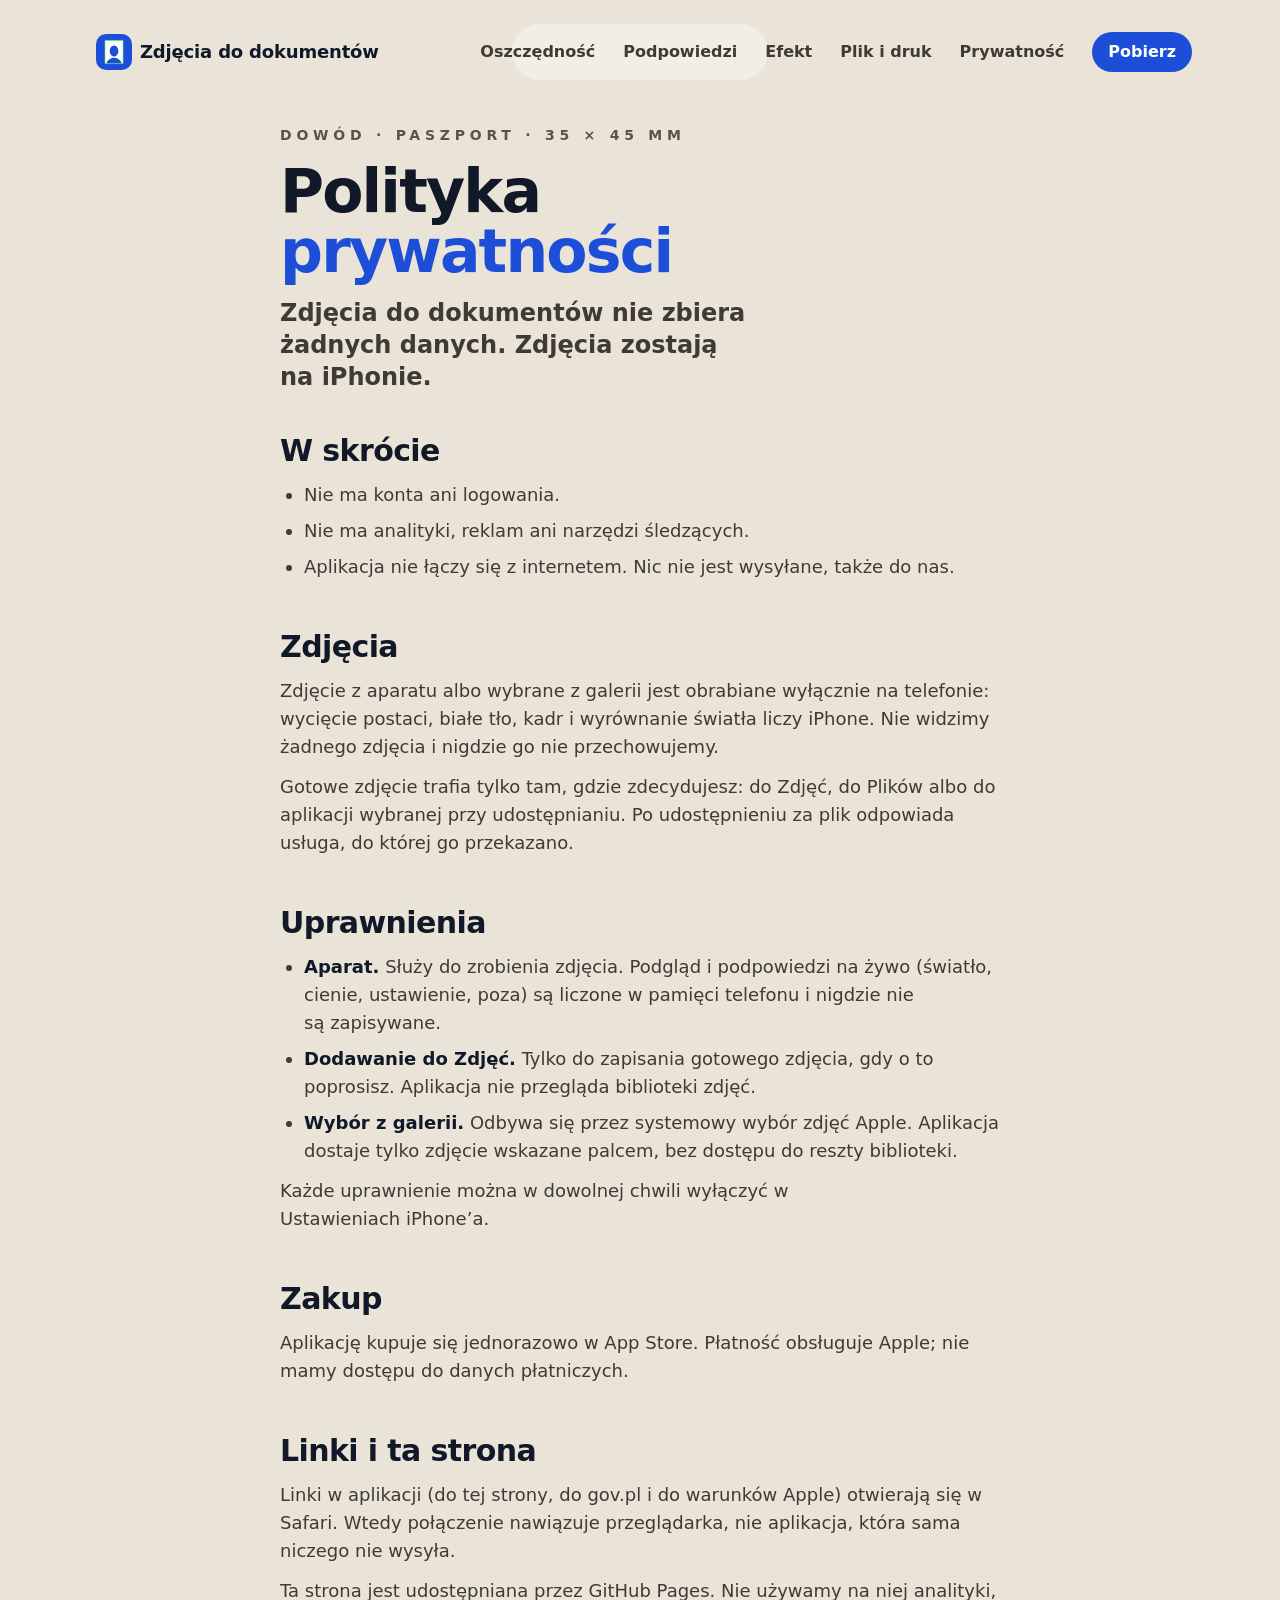
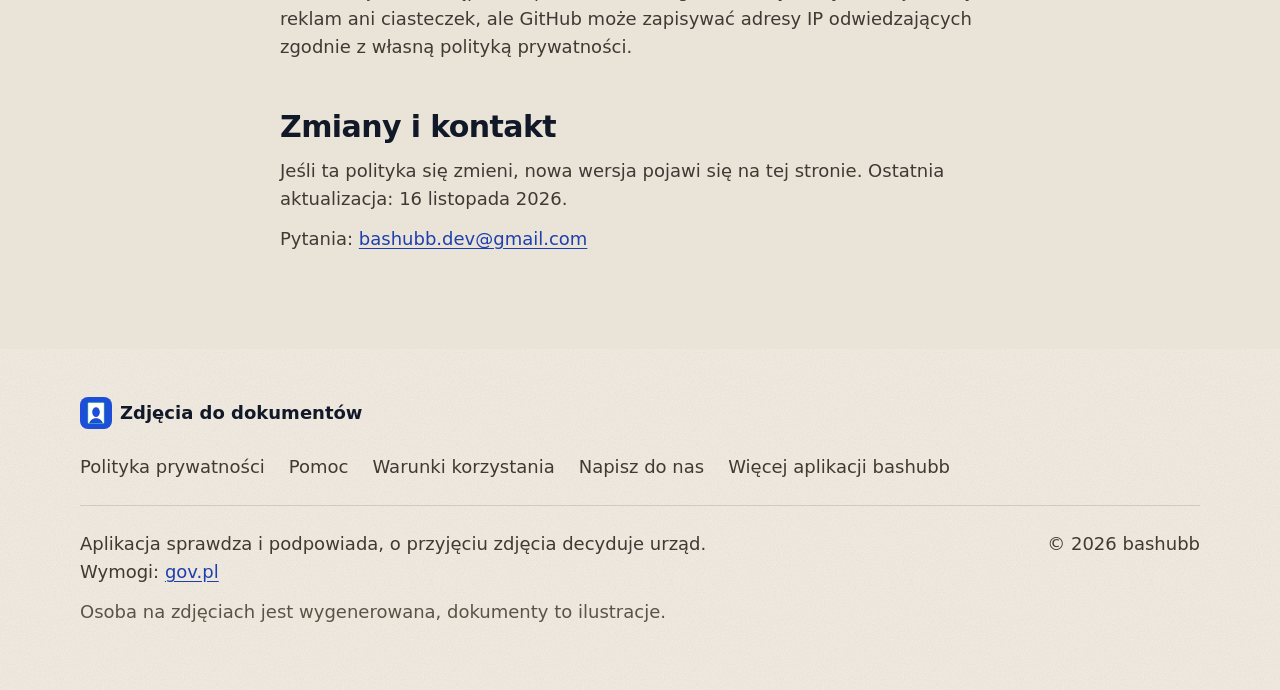
==== commit 51ea91cc: "Polityka prywatności: linki w aplikacji i hosting strony" ====
--- a/privacy/index.html
+++ b/privacy/index.html
@@ -66,6 +66,9 @@
 <p>Każde uprawnienie można w dowolnej chwili wyłączyć w Ustawieniach iPhone’a.</p>
 <h2>Zakup</h2>
 <p>Aplikację kupuje się jednorazowo w App Store. Płatność obsługuje Apple; nie mamy dostępu do danych płatniczych.</p>
+<h2>Linki i ta strona</h2>
+<p>Linki w aplikacji (do tej strony, do gov.pl i do warunków Apple) otwierają się w Safari. Wtedy połączenie nawiązuje przeglądarka, nie aplikacja, która sama niczego nie wysyła.</p>
+<p>Ta strona jest udostępniana przez GitHub Pages. Nie używamy na niej analityki, reklam ani ciasteczek, ale GitHub może zapisywać adresy IP odwiedzających zgodnie z własną polityką prywatności.</p>
 <h2>Zmiany i kontakt</h2>
 <p>Jeśli ta polityka się zmieni, nowa wersja pojawi się na tej stronie. Ostatnia aktualizacja: 16 listopada 2026.</p>
 <p>Pytania: <a href="mailto:bashubb.dev@gmail.com">bashubb.dev@gmail.com</a></p>
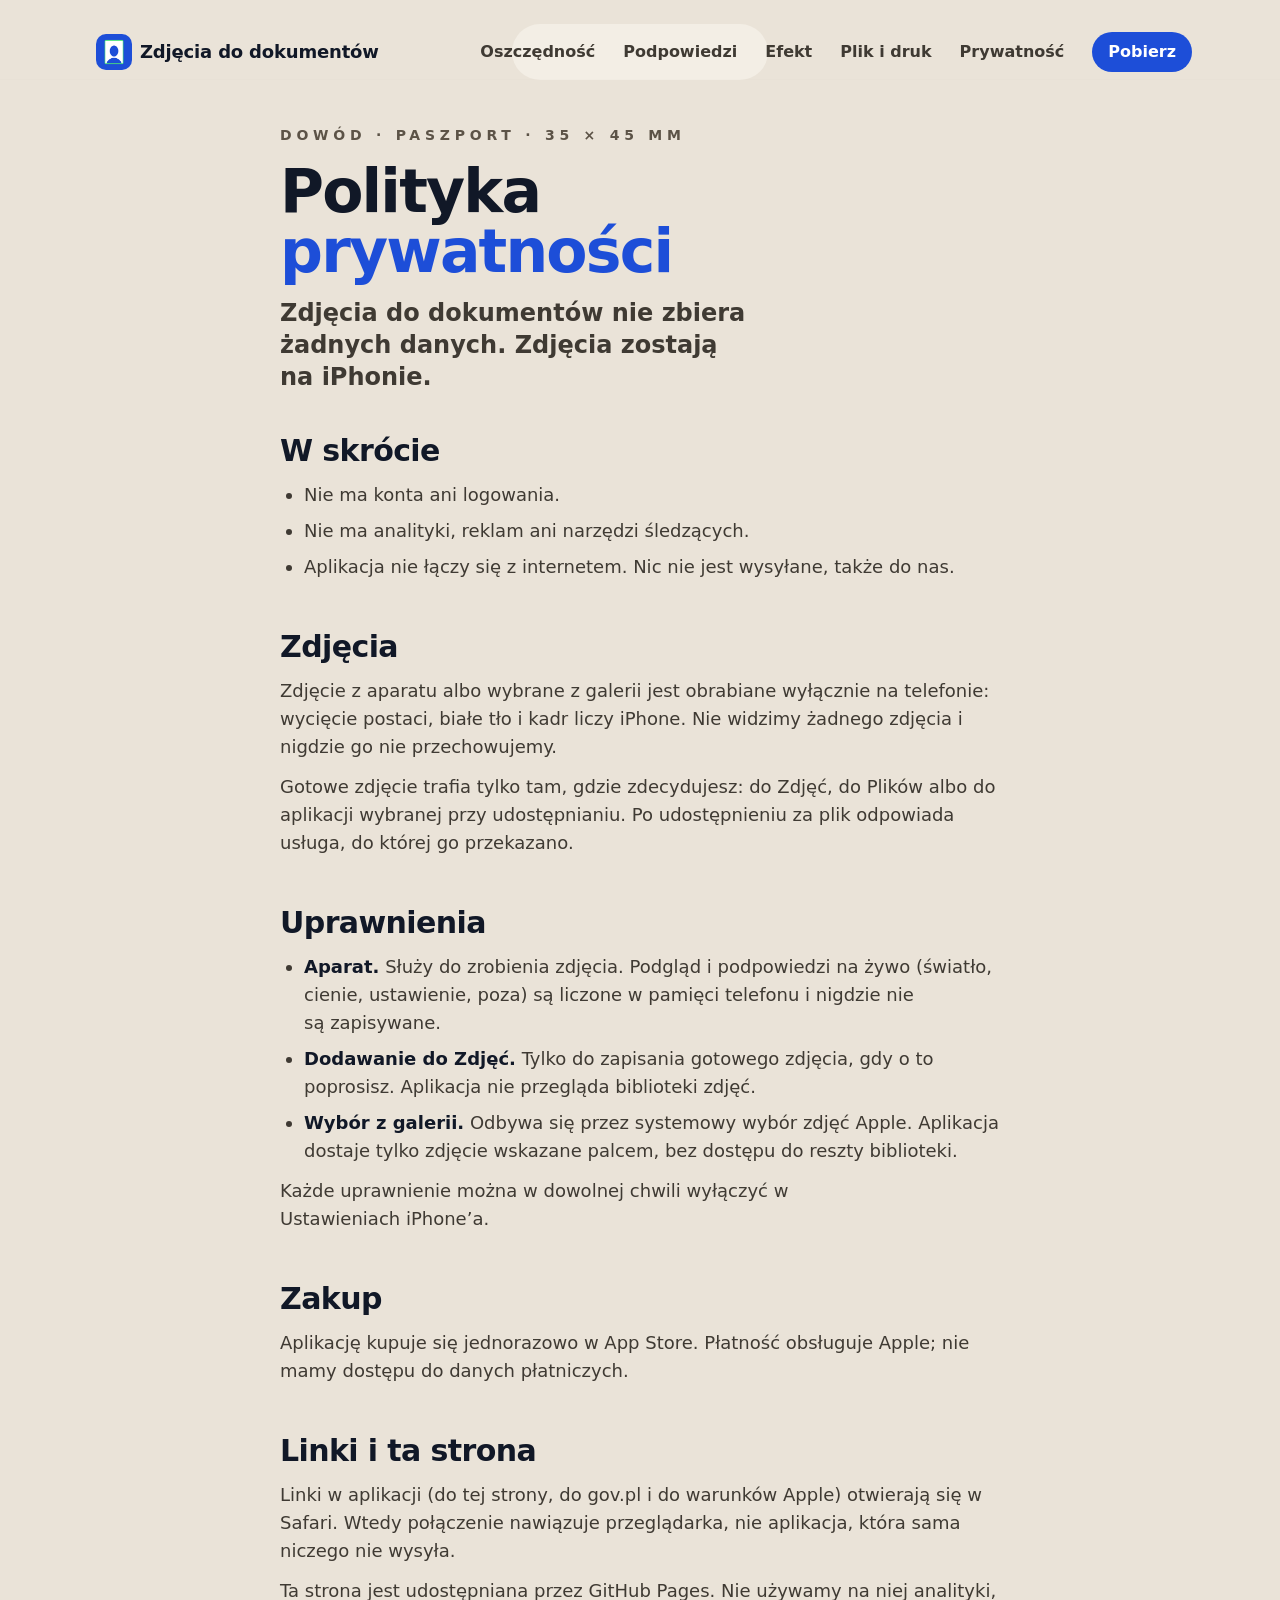
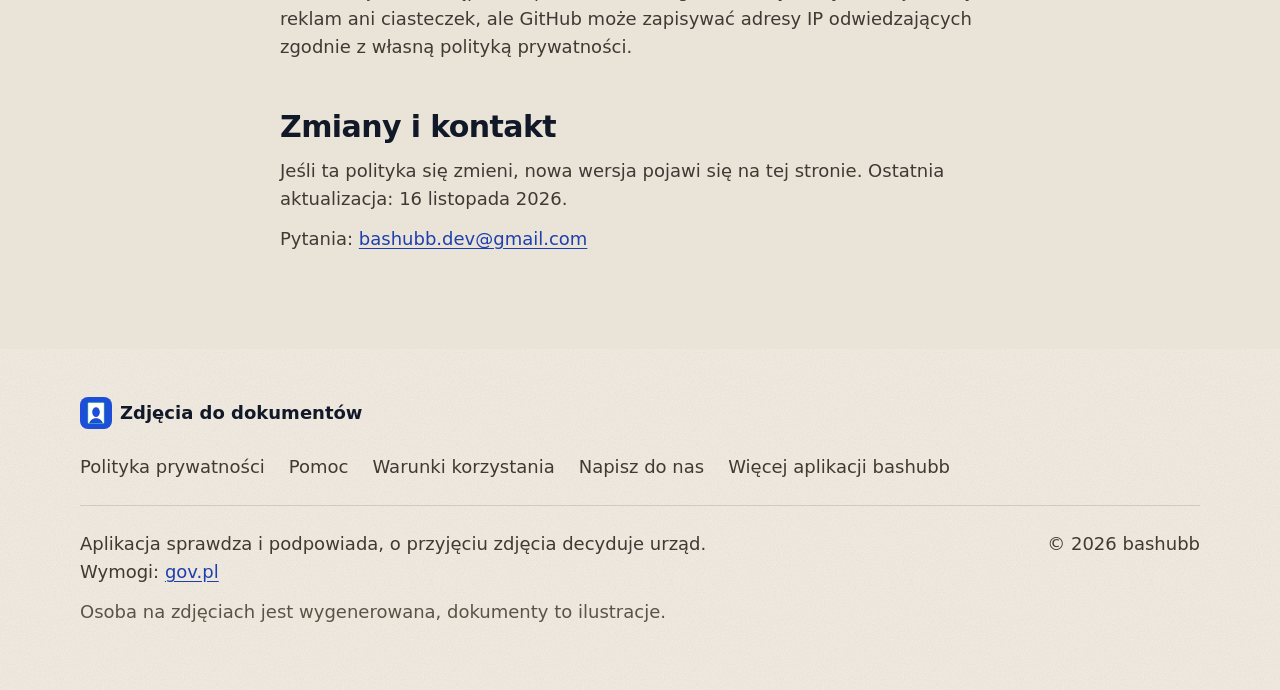
==== commit 6beb120f: "Strona: bez obietnicy wyrównanych cieni, nowe ekrany aplikacji, nagłówek sekcji pliku i druku" ====
--- a/privacy/index.html
+++ b/privacy/index.html
@@ -55,7 +55,7 @@
 <li>Aplikacja nie łączy się z internetem. Nic nie jest wysyłane, także do nas.</li>
 </ul>
 <h2>Zdjęcia</h2>
-<p>Zdjęcie z aparatu albo wybrane z galerii jest obrabiane wyłącznie na telefonie: wycięcie postaci, białe tło, kadr i wyrównanie światła liczy iPhone. Nie widzimy żadnego zdjęcia i nigdzie go nie przechowujemy.</p>
+<p>Zdjęcie z aparatu albo wybrane z galerii jest obrabiane wyłącznie na telefonie: wycięcie postaci, białe tło i kadr liczy iPhone. Nie widzimy żadnego zdjęcia i nigdzie go nie przechowujemy.</p>
 <p>Gotowe zdjęcie trafia tylko tam, gdzie zdecydujesz: do Zdjęć, do Plików albo do aplikacji wybranej przy udostępnianiu. Po udostępnieniu za plik odpowiada usługa, do której go przekazano.</p>
 <h2>Uprawnienia</h2>
 <ul>
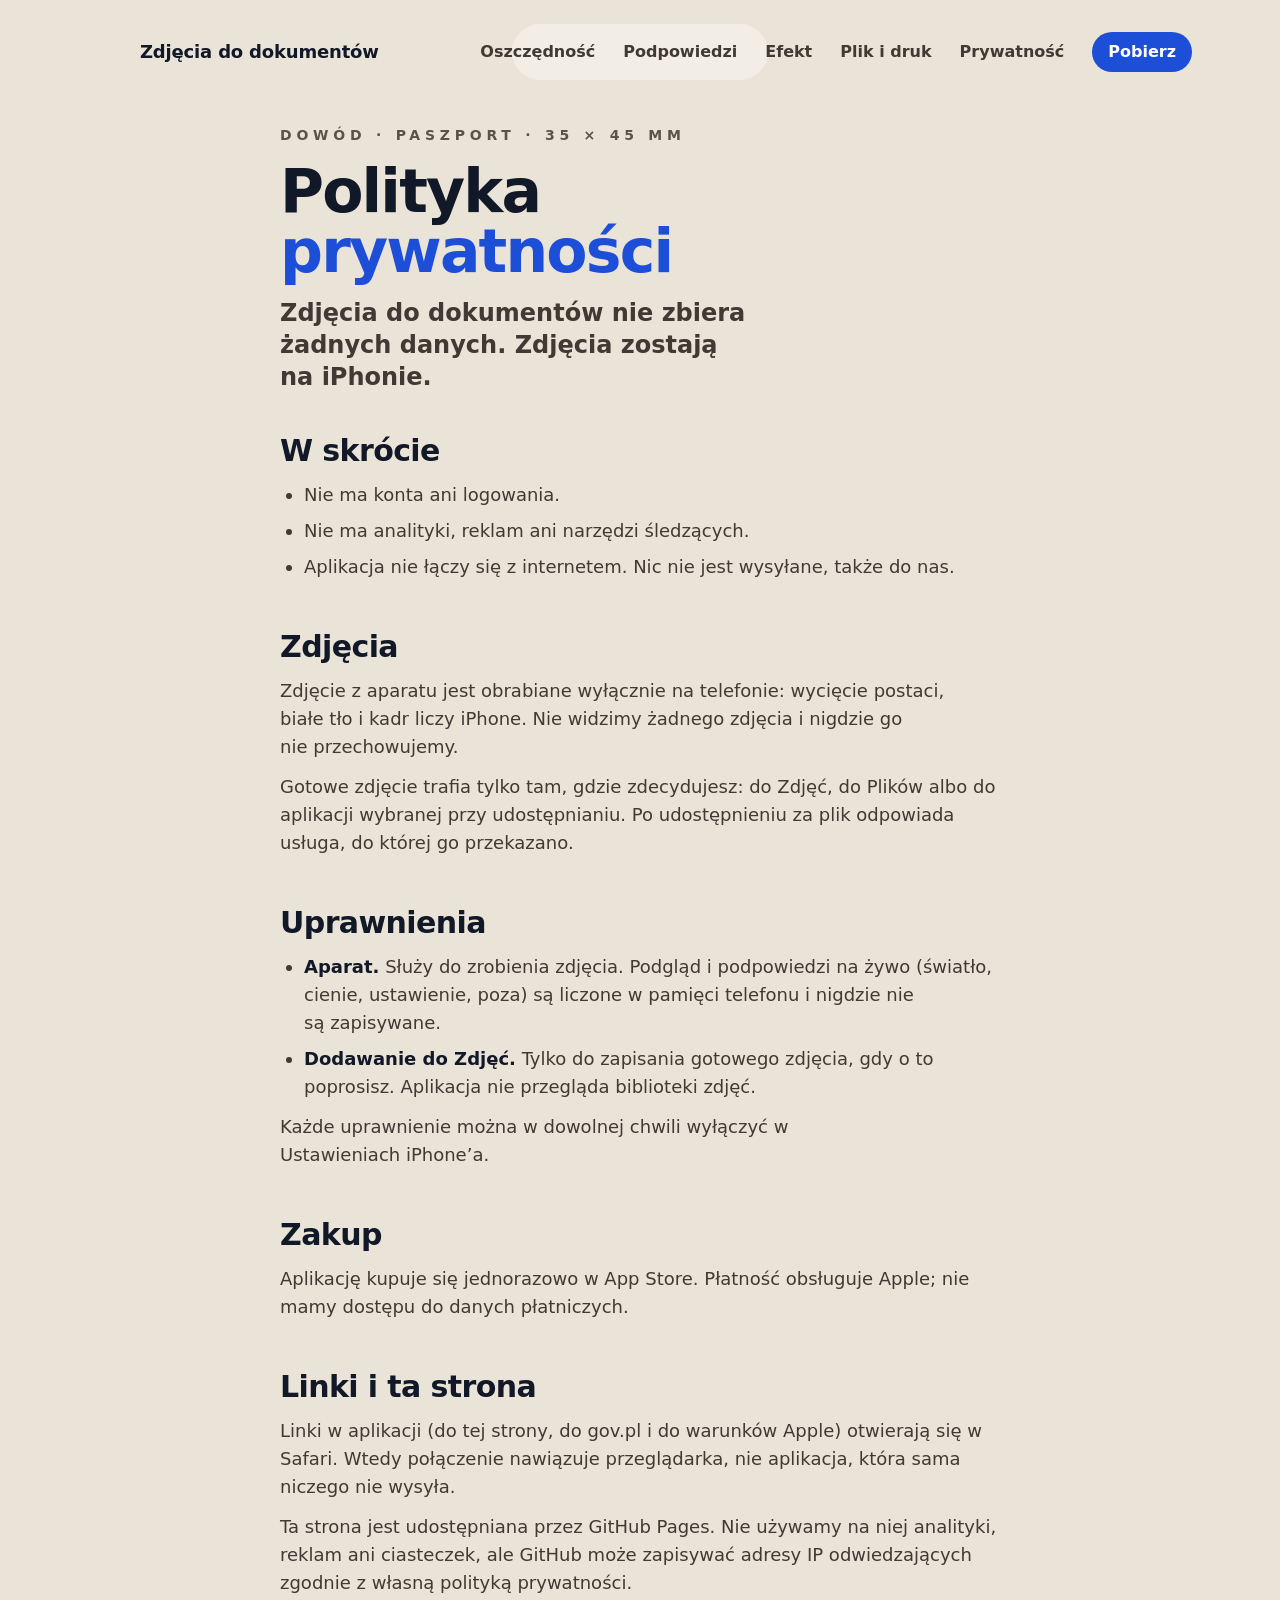
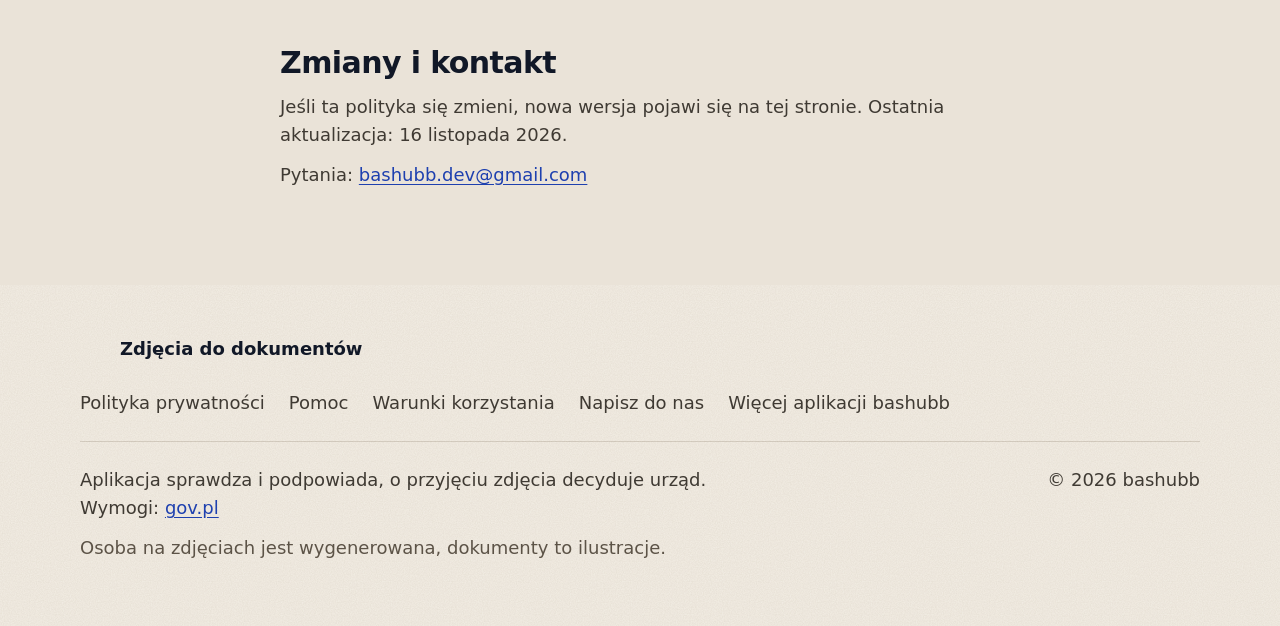
==== commit fbc604c5: "Strona: bez galerii, nowe ekrany aparatu, poprawiona polityka prywatności i pomoc Aplikacja robi zdj" ====
--- a/privacy/index.html
+++ b/privacy/index.html
@@ -55,13 +55,12 @@
 <li>Aplikacja nie łączy się z internetem. Nic nie jest wysyłane, także do nas.</li>
 </ul>
 <h2>Zdjęcia</h2>
-<p>Zdjęcie z aparatu albo wybrane z galerii jest obrabiane wyłącznie na telefonie: wycięcie postaci, białe tło i kadr liczy iPhone. Nie widzimy żadnego zdjęcia i nigdzie go nie przechowujemy.</p>
+<p>Zdjęcie z aparatu jest obrabiane wyłącznie na telefonie: wycięcie postaci, białe tło i kadr liczy iPhone. Nie widzimy żadnego zdjęcia i nigdzie go nie przechowujemy.</p>
 <p>Gotowe zdjęcie trafia tylko tam, gdzie zdecydujesz: do Zdjęć, do Plików albo do aplikacji wybranej przy udostępnianiu. Po udostępnieniu za plik odpowiada usługa, do której go przekazano.</p>
 <h2>Uprawnienia</h2>
 <ul>
 <li><strong>Aparat.</strong> Służy do zrobienia zdjęcia. Podgląd i podpowiedzi na żywo (światło, cienie, ustawienie, poza) są liczone w pamięci telefonu i nigdzie nie są zapisywane.</li>
 <li><strong>Dodawanie do Zdjęć.</strong> Tylko do zapisania gotowego zdjęcia, gdy o to poprosisz. Aplikacja nie przegląda biblioteki zdjęć.</li>
-<li><strong>Wybór z galerii.</strong> Odbywa się przez systemowy wybór zdjęć Apple. Aplikacja dostaje tylko zdjęcie wskazane palcem, bez dostępu do reszty biblioteki.</li>
 </ul>
 <p>Każde uprawnienie można w dowolnej chwili wyłączyć w Ustawieniach iPhone’a.</p>
 <h2>Zakup</h2>
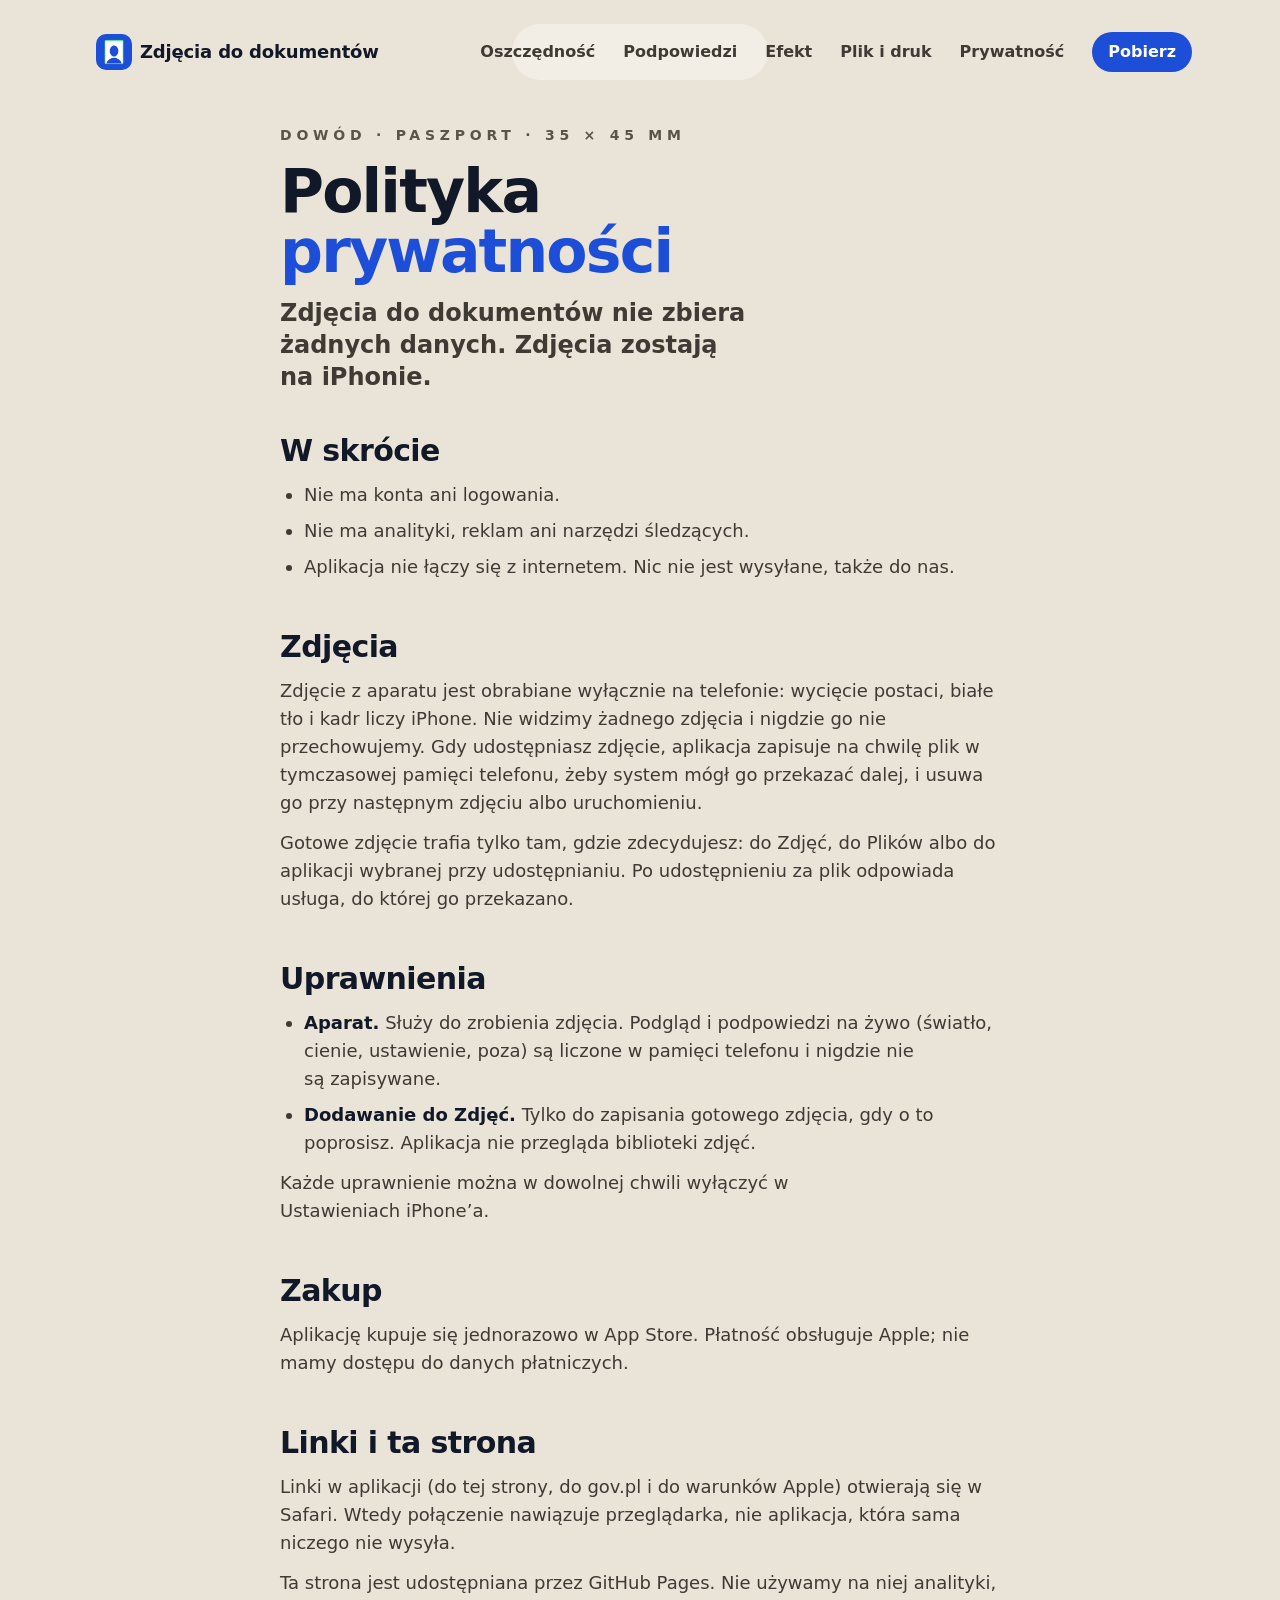
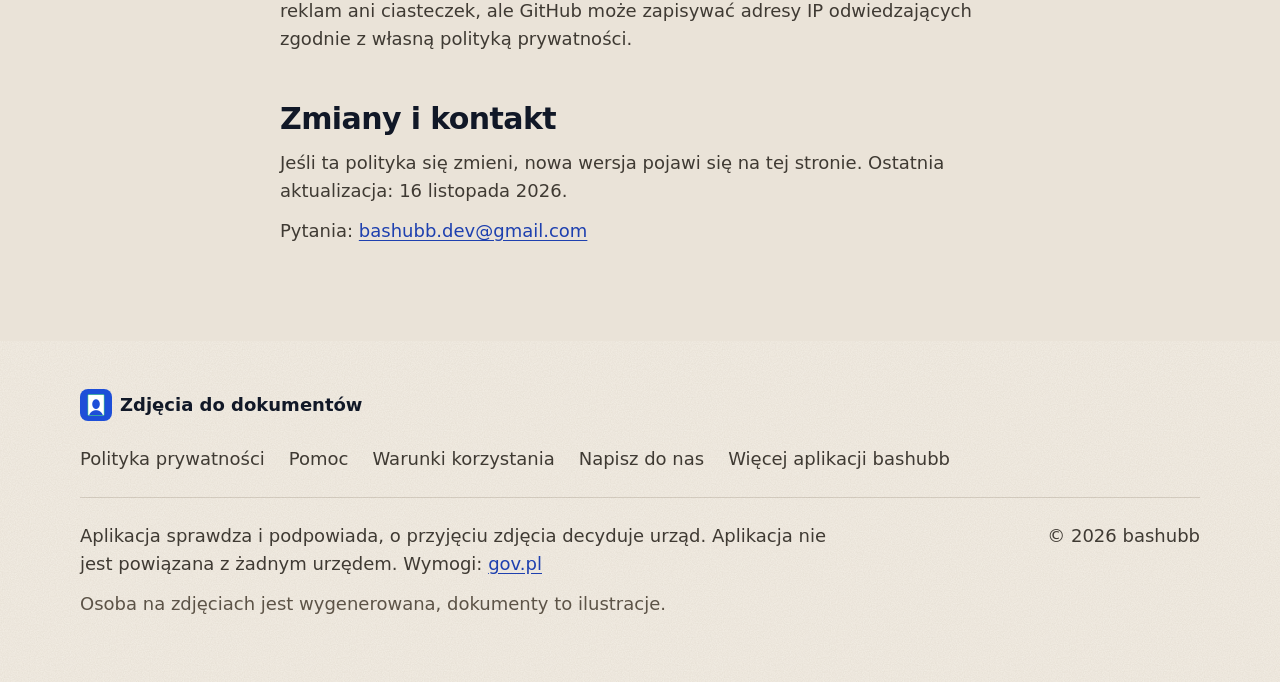
==== commit 307b6fcc: "Strona: adres w App Store, ikony w hero w dwóch rzędach, odświeżone teksty i obrazy - Przyciski „Pob" ====
--- a/privacy/index.html
+++ b/privacy/index.html
@@ -12,7 +12,7 @@
 <meta name="theme-color" content="#f3eee5">
 
 <link rel="stylesheet" href="../assets/landing.css?v=2">
-<link rel="stylesheet" href="../assets/idphoto.css?v=3">
+<link rel="stylesheet" href="../assets/idphoto.css?v=4">
 </head>
 <body>
 <a class="skip" href="#main">Przejdź do treści</a>
@@ -26,7 +26,7 @@
     <a href="../#send">Plik i druk</a>
     <a href="../#privacy">Prywatność</a>
   </div>
-  <a class="btn sm cta" href="https://apps.apple.com/pl/app/" data-todo="app-store-url">Pobierz</a>
+  <a class="btn sm cta" href="https://apps.apple.com/pl/app/id6835585571">Pobierz</a>
   <button class="burger" type="button" aria-expanded="false" aria-controls="menu" aria-label="Otwórz menu"><span></span><span></span></button>
 </nav>
 <div class="menu" id="menu">
@@ -55,7 +55,7 @@
 <li>Aplikacja nie łączy się z internetem. Nic nie jest wysyłane, także do nas.</li>
 </ul>
 <h2>Zdjęcia</h2>
-<p>Zdjęcie z aparatu jest obrabiane wyłącznie na telefonie: wycięcie postaci, białe tło i kadr liczy iPhone. Nie widzimy żadnego zdjęcia i nigdzie go nie przechowujemy.</p>
+<p>Zdjęcie z aparatu jest obrabiane wyłącznie na telefonie: wycięcie postaci, białe tło i kadr liczy iPhone. Nie widzimy żadnego zdjęcia i nigdzie go nie przechowujemy. Gdy udostępniasz zdjęcie, aplikacja zapisuje na chwilę plik w tymczasowej pamięci telefonu, żeby system mógł go przekazać dalej, i usuwa go przy następnym zdjęciu albo uruchomieniu.</p>
 <p>Gotowe zdjęcie trafia tylko tam, gdzie zdecydujesz: do Zdjęć, do Plików albo do aplikacji wybranej przy udostępnianiu. Po udostępnieniu za plik odpowiada usługa, do której go przekazano.</p>
 <h2>Uprawnienia</h2>
 <ul>
@@ -86,7 +86,7 @@
       <a href="https://bashubb.com/">Więcej aplikacji bashubb</a>
     </nav>
     <div class="meta">
-      <p class="note">Aplikacja sprawdza i podpowiada, o przyjęciu zdjęcia decyduje urząd. Wymogi: <a href="https://www.gov.pl/web/gov/zdjecie-do-dowodu-lub-paszportu" rel="noopener">gov.pl</a></p>
+      <p class="note">Aplikacja sprawdza i podpowiada, o przyjęciu zdjęcia decyduje urząd. Aplikacja nie jest powiązana z żadnym urzędem. Wymogi: <a href="https://www.gov.pl/web/gov/zdjecie-do-dowodu-lub-paszportu" rel="noopener">gov.pl</a></p>
       <span>© 2026 bashubb</span>
       <p class="quiet">Osoba na zdjęciach jest wygenerowana, dokumenty to ilustracje.</p>
     </div>
--- a/assets/idphoto.css
+++ b/assets/idphoto.css
@@ -168,7 +168,7 @@
 .hero-grid { display: grid; grid-template-columns: minmax(0, 1fr) auto; column-gap: var(--s-600); align-items: center; }
 .hero-copy { max-width: 680px; }
 .hero .cta-row { margin-top: var(--s-500); }
-.proof { margin-top: var(--s-400); gap: var(--s-100) var(--s-400); font-size: 18px; line-height: 28px; font-weight: 600; color: var(--ink); }
+.proof { margin-top: var(--s-400); flex-direction: column; align-items: flex-start; gap: var(--s-100); font-size: 18px; line-height: 28px; font-weight: 600; color: var(--ink); }
 .proof svg { width: 24px; height: 24px; color: var(--ok); }
 .proof li { gap: var(--s-100); }
 
